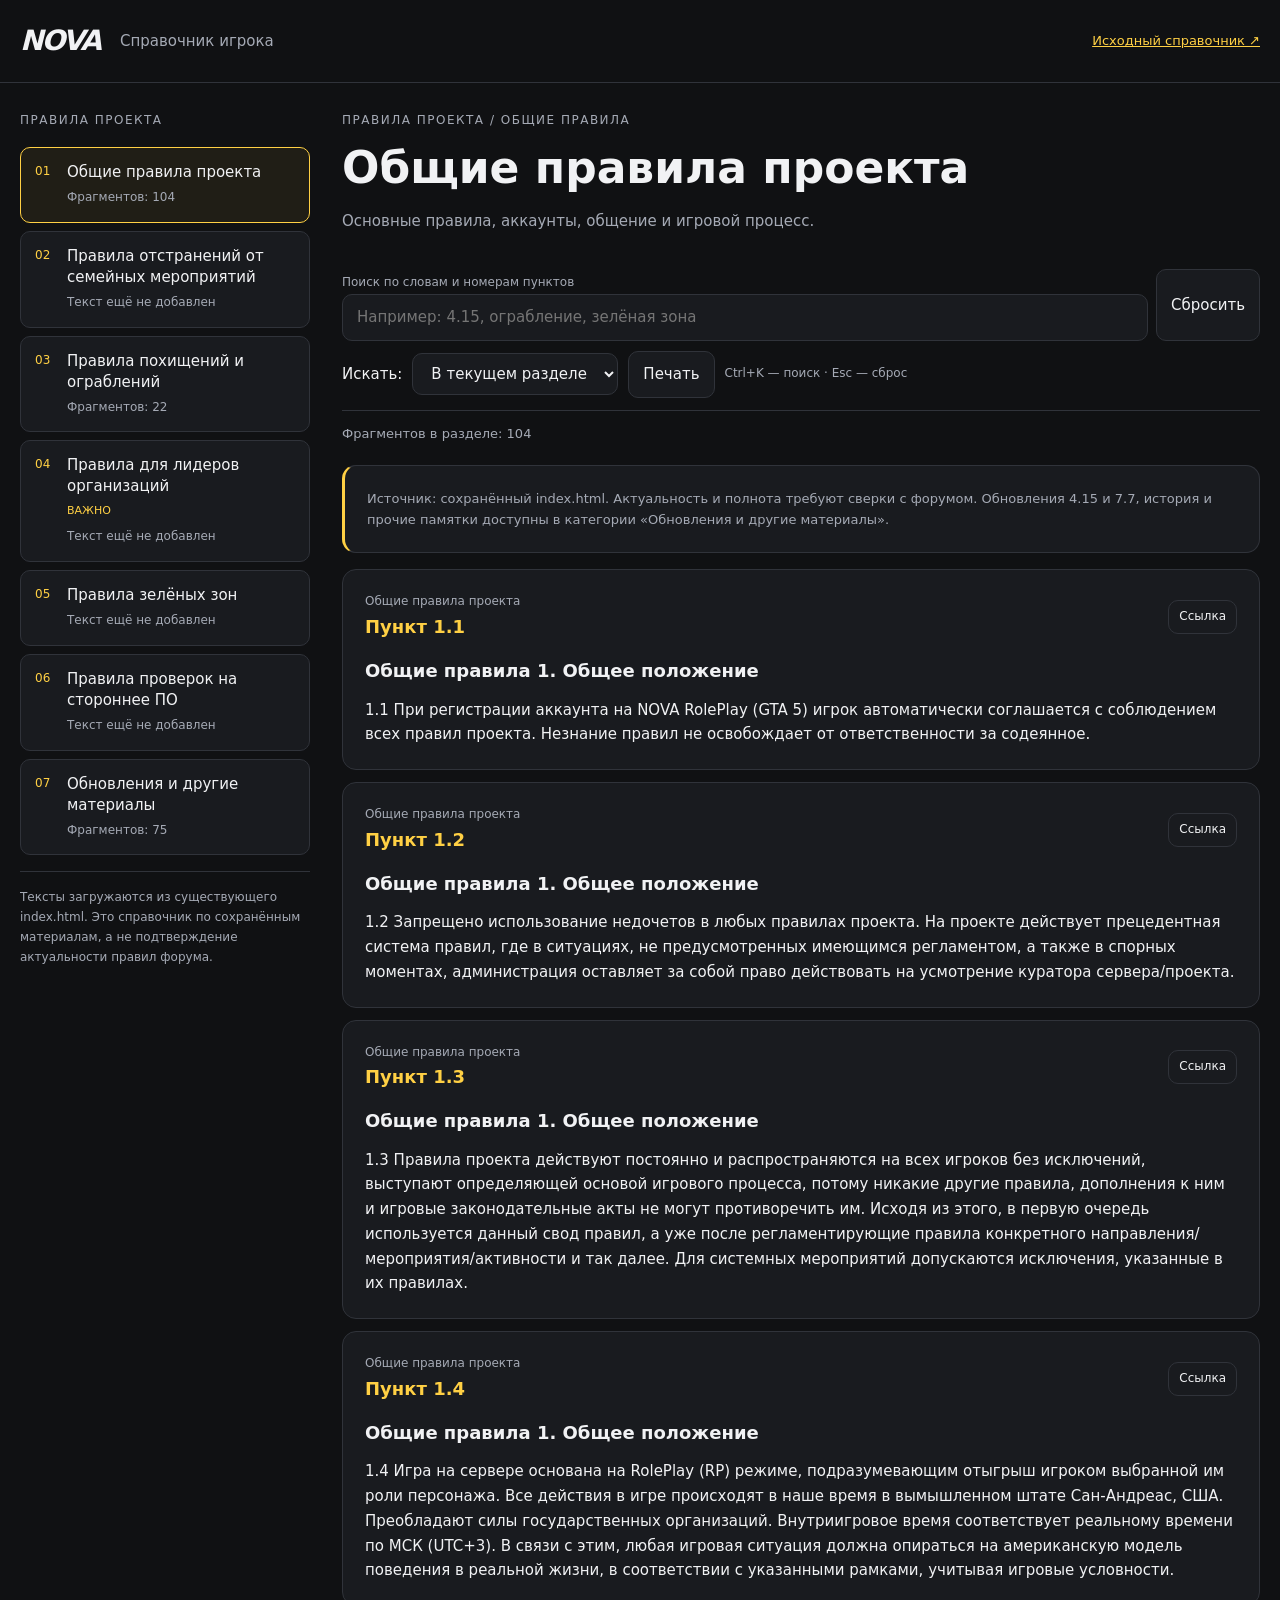
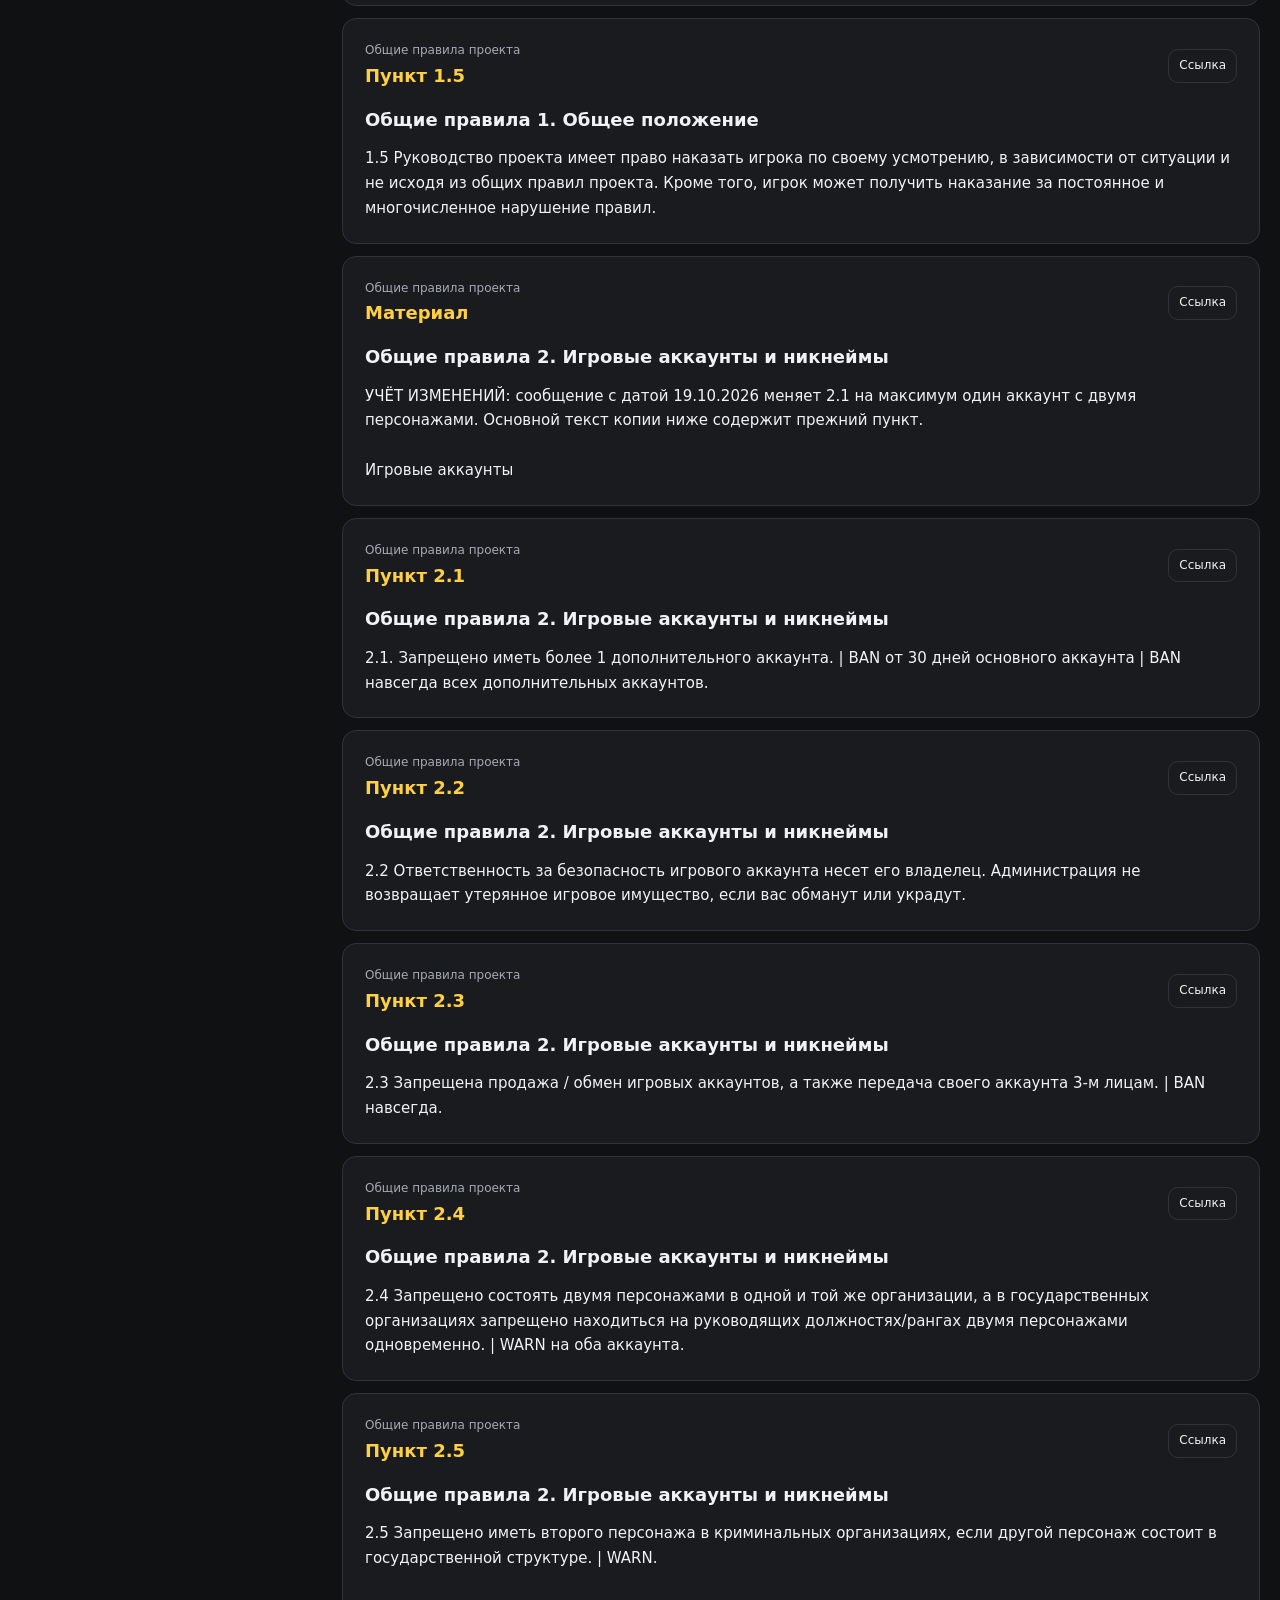
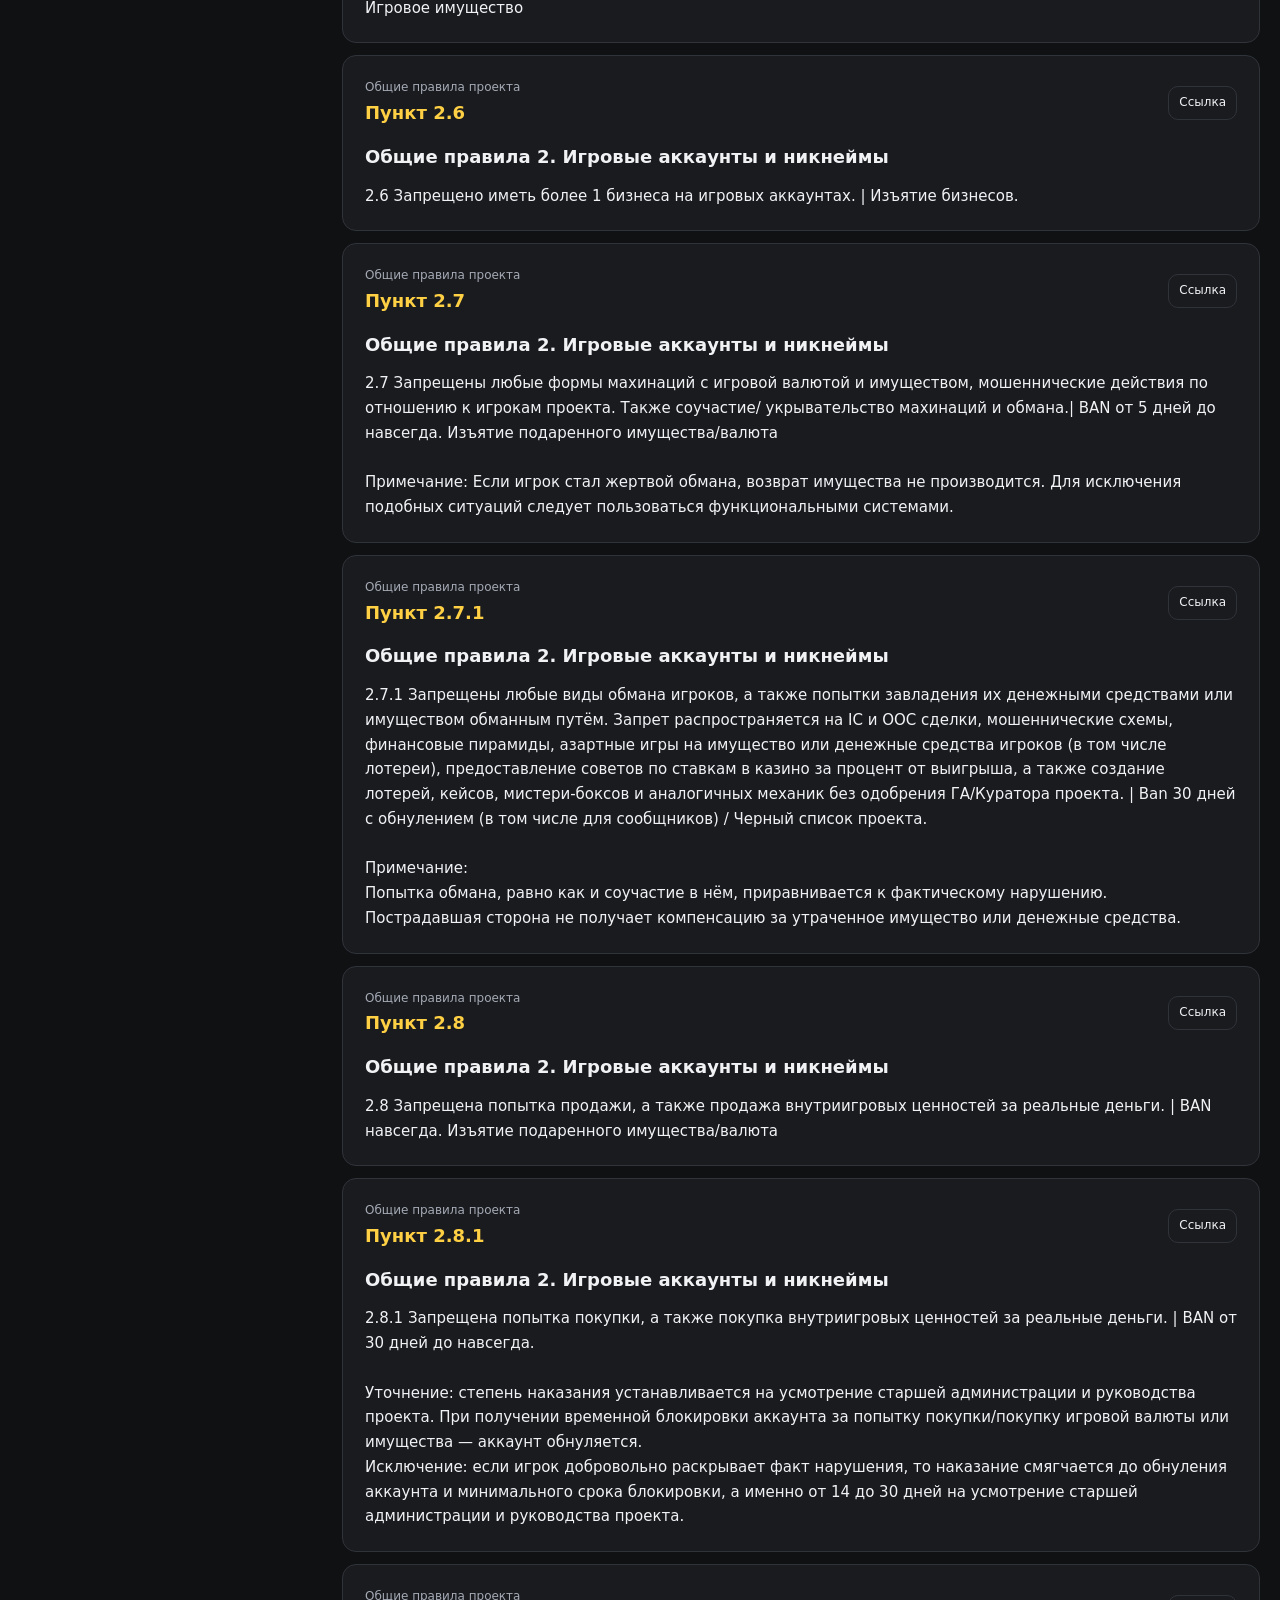
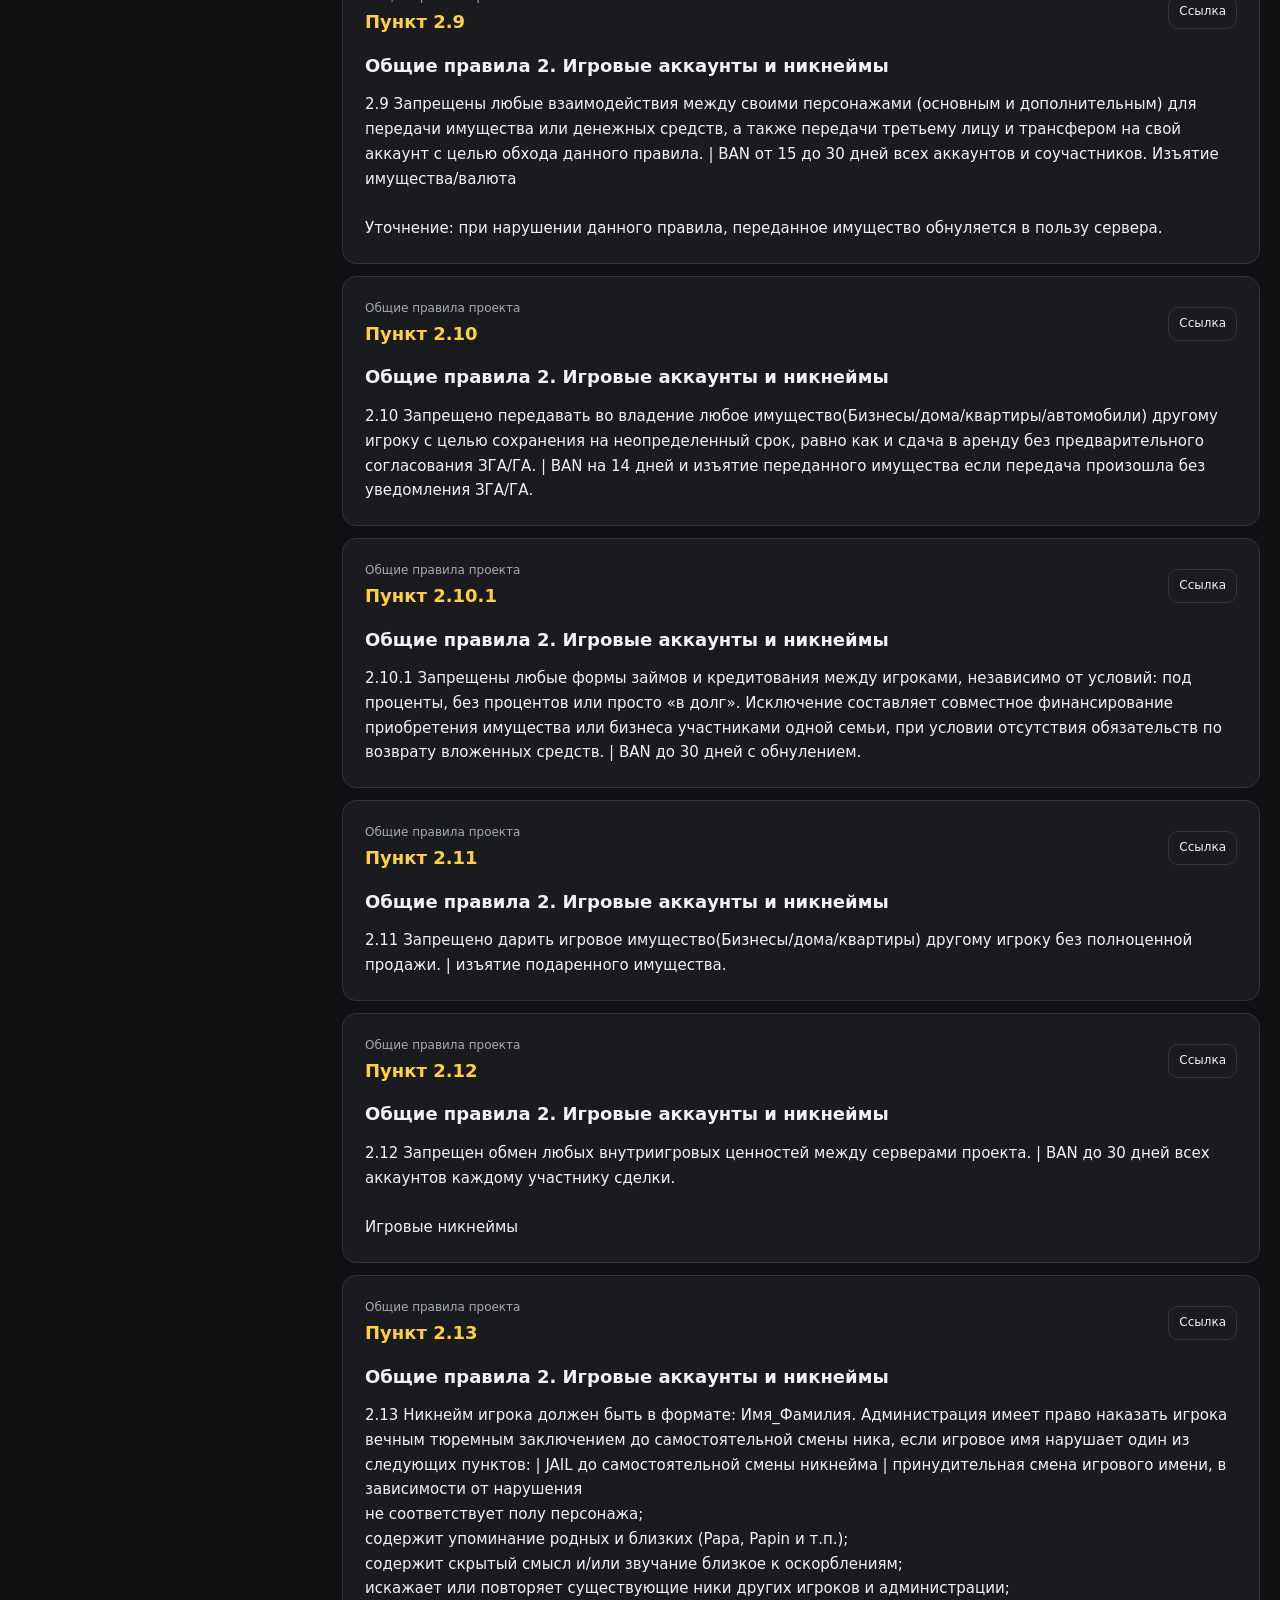
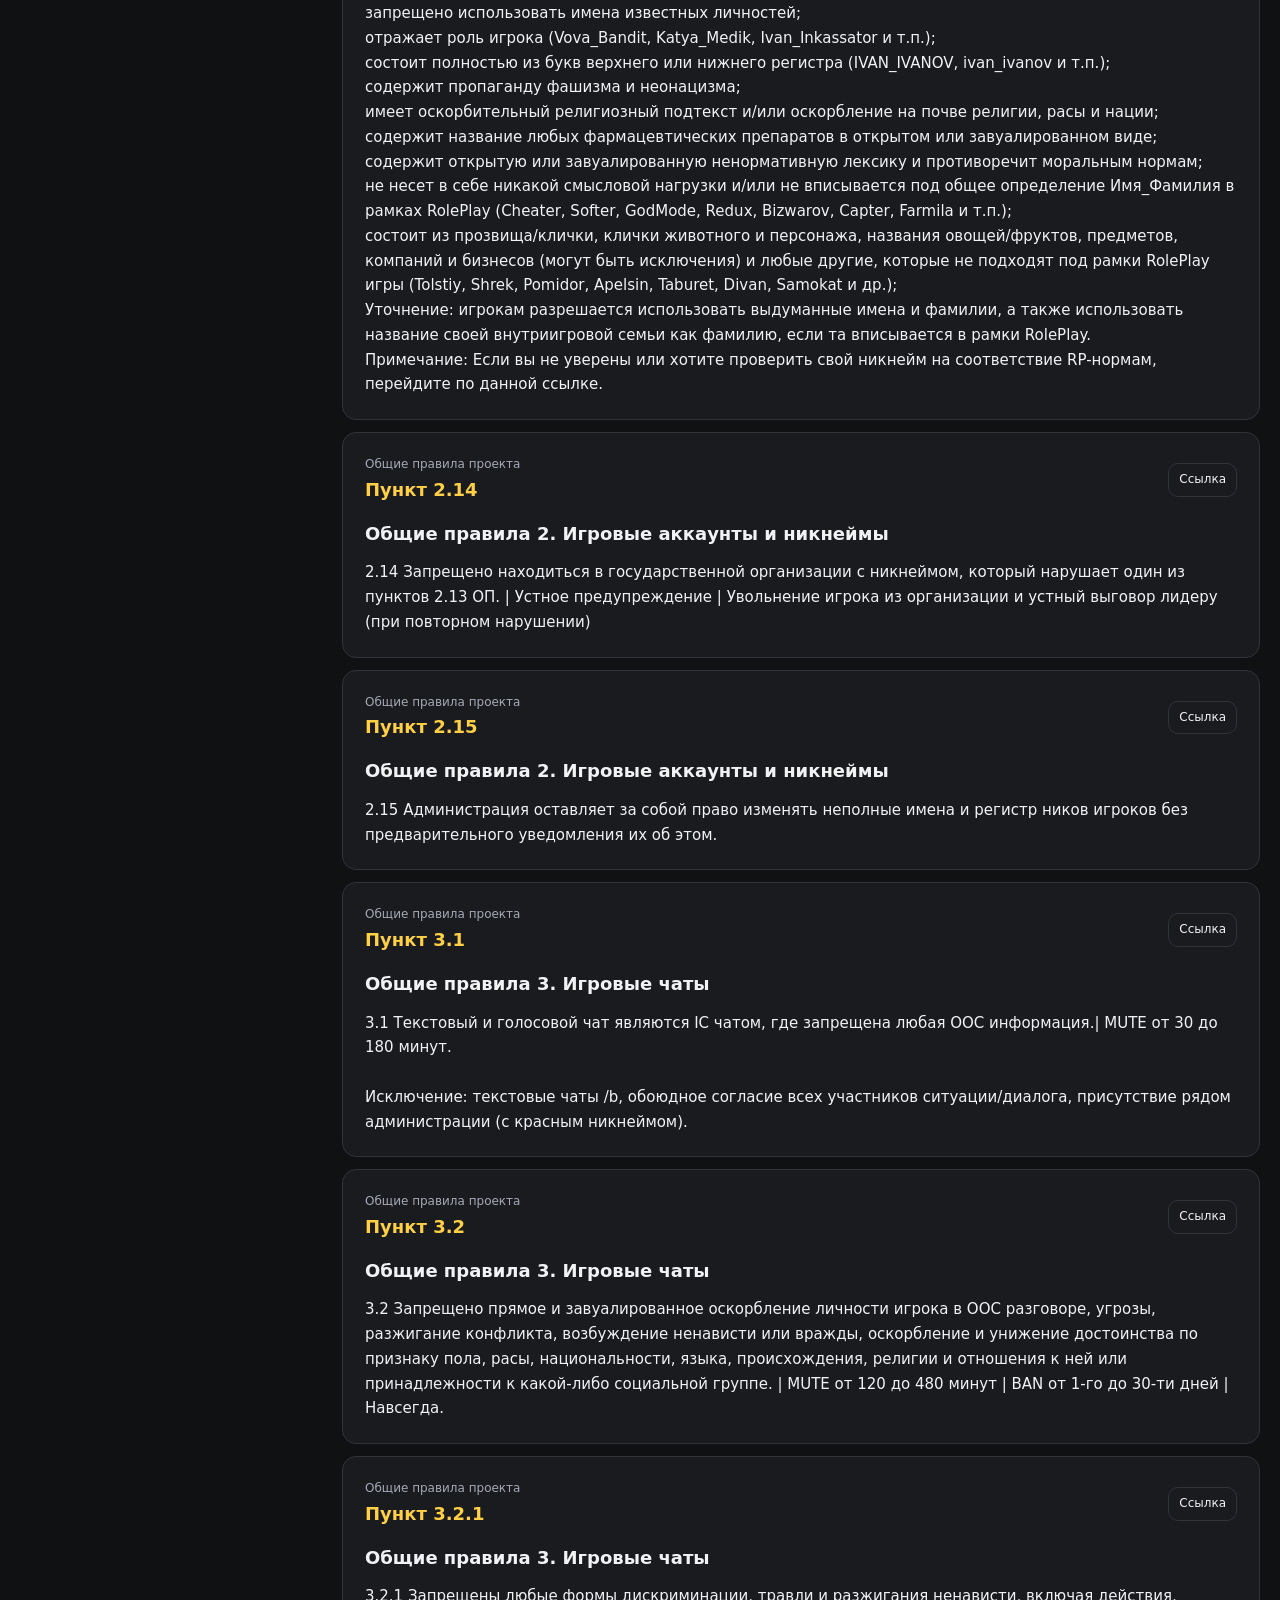
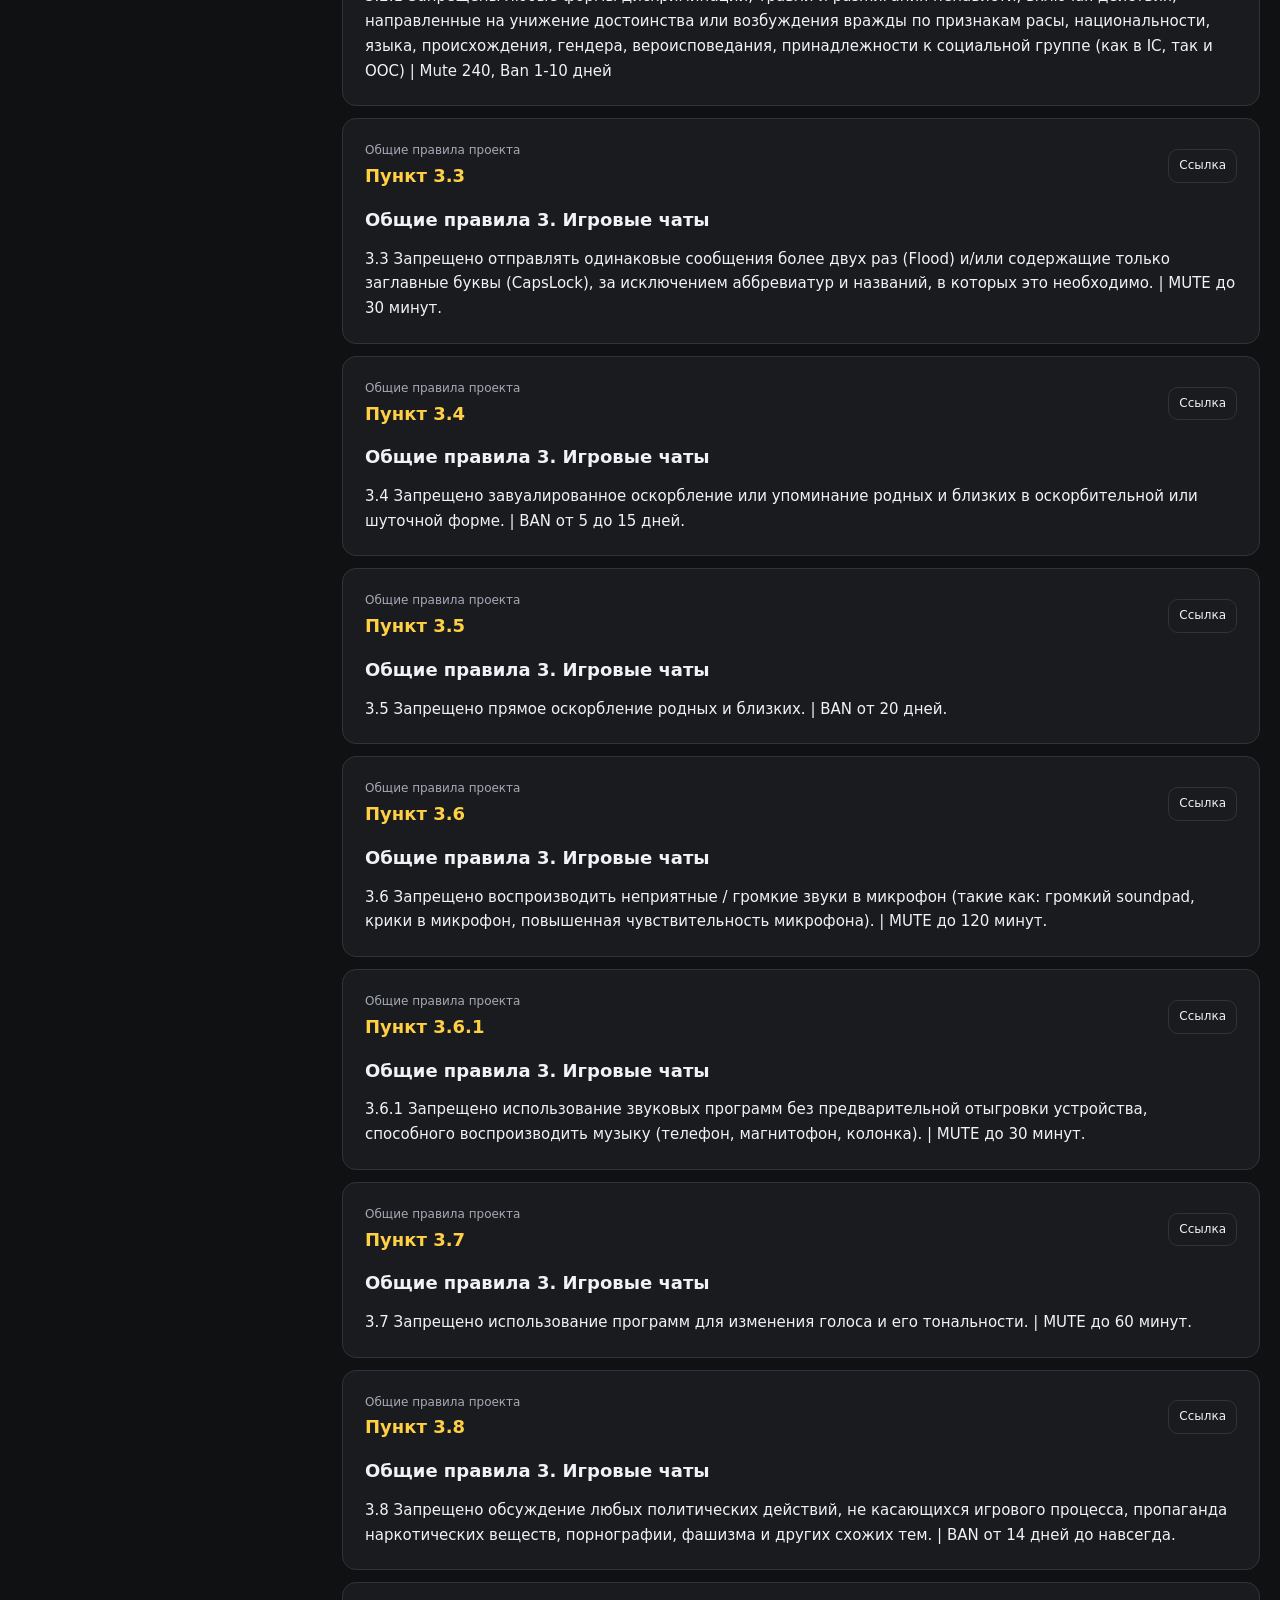
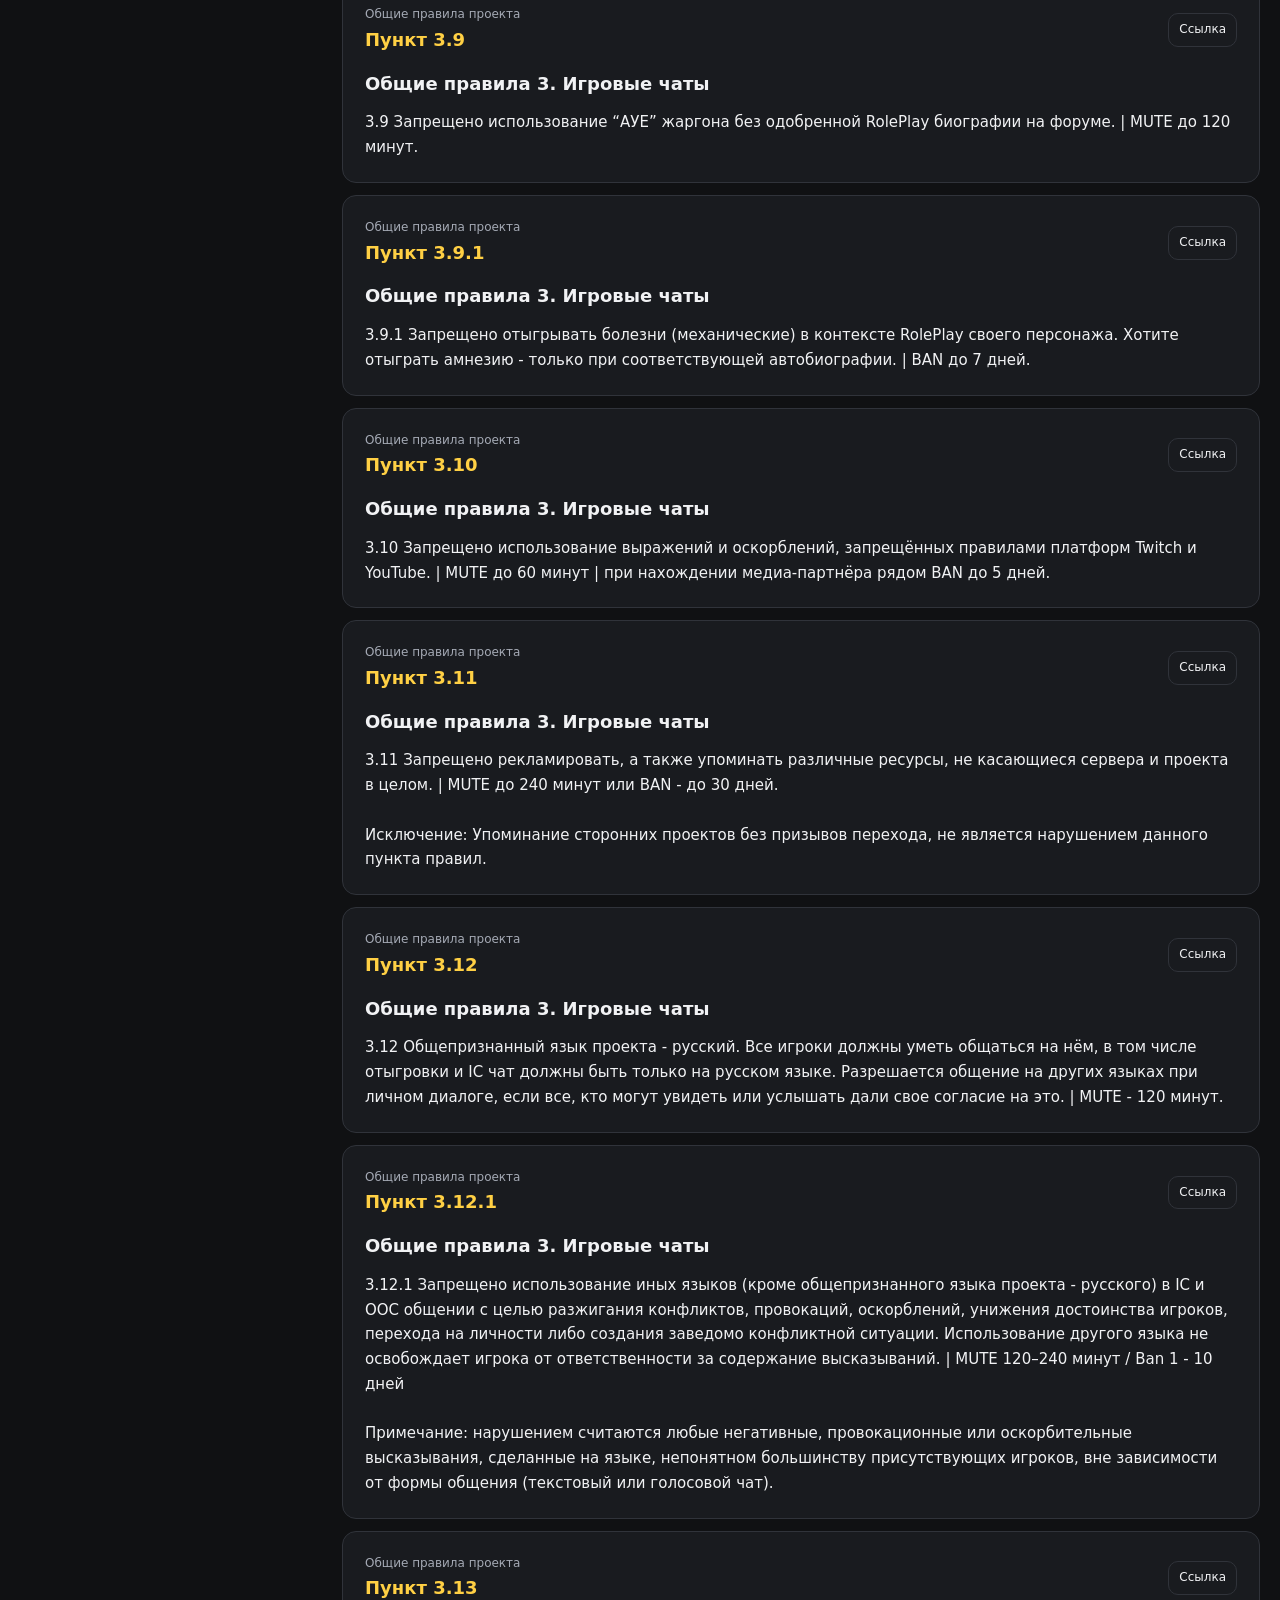
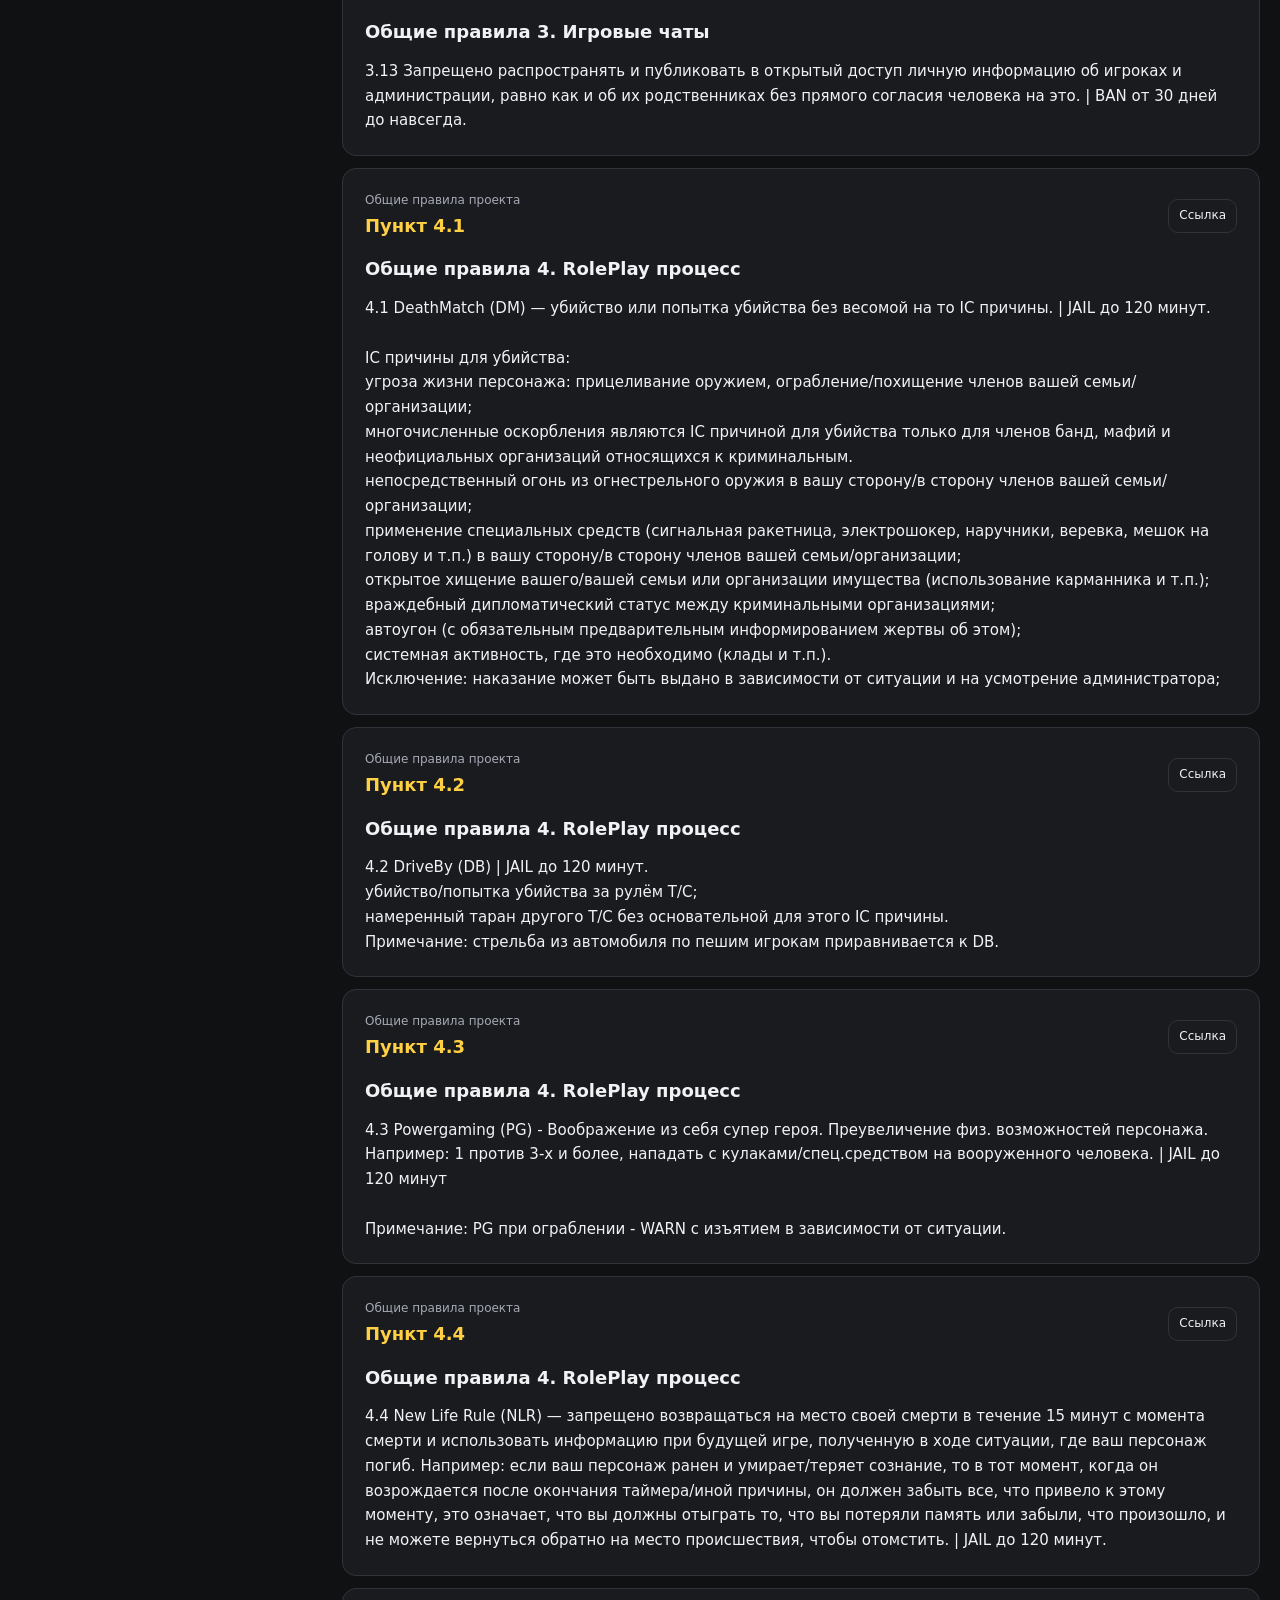
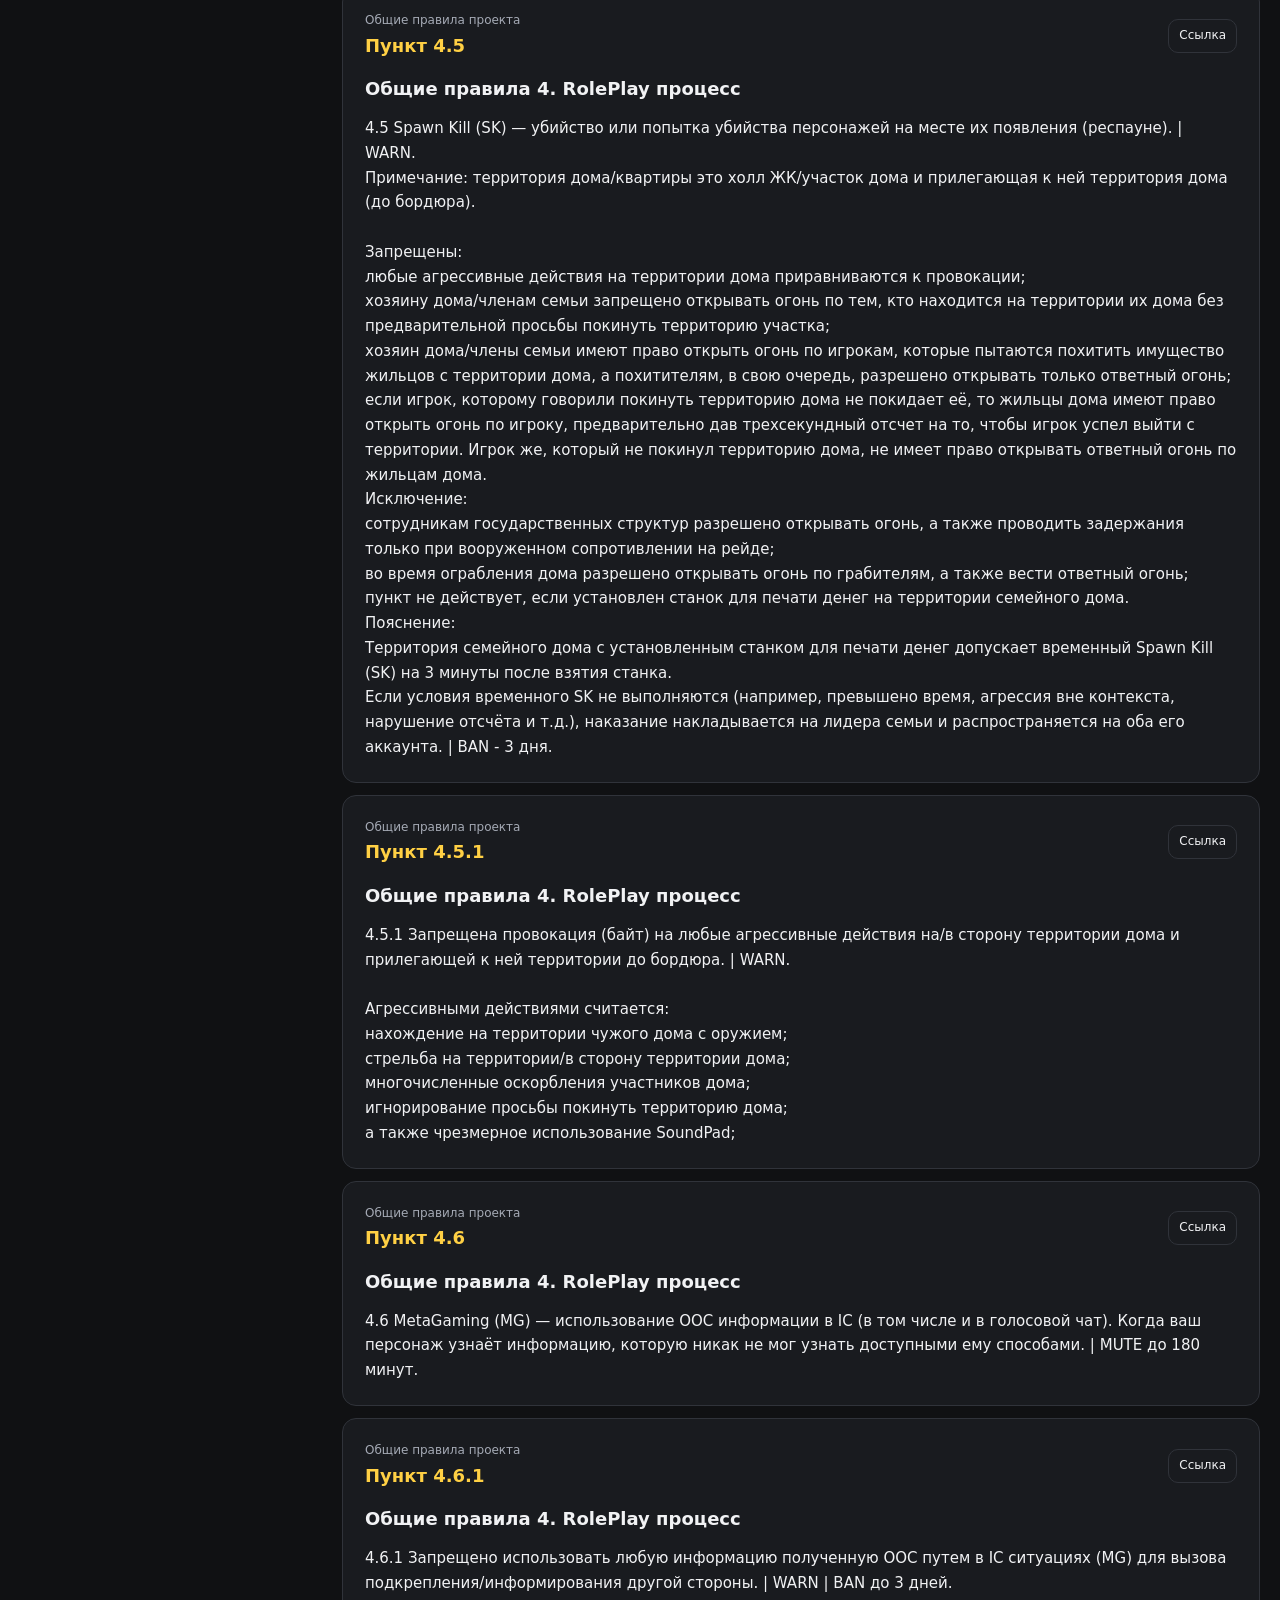
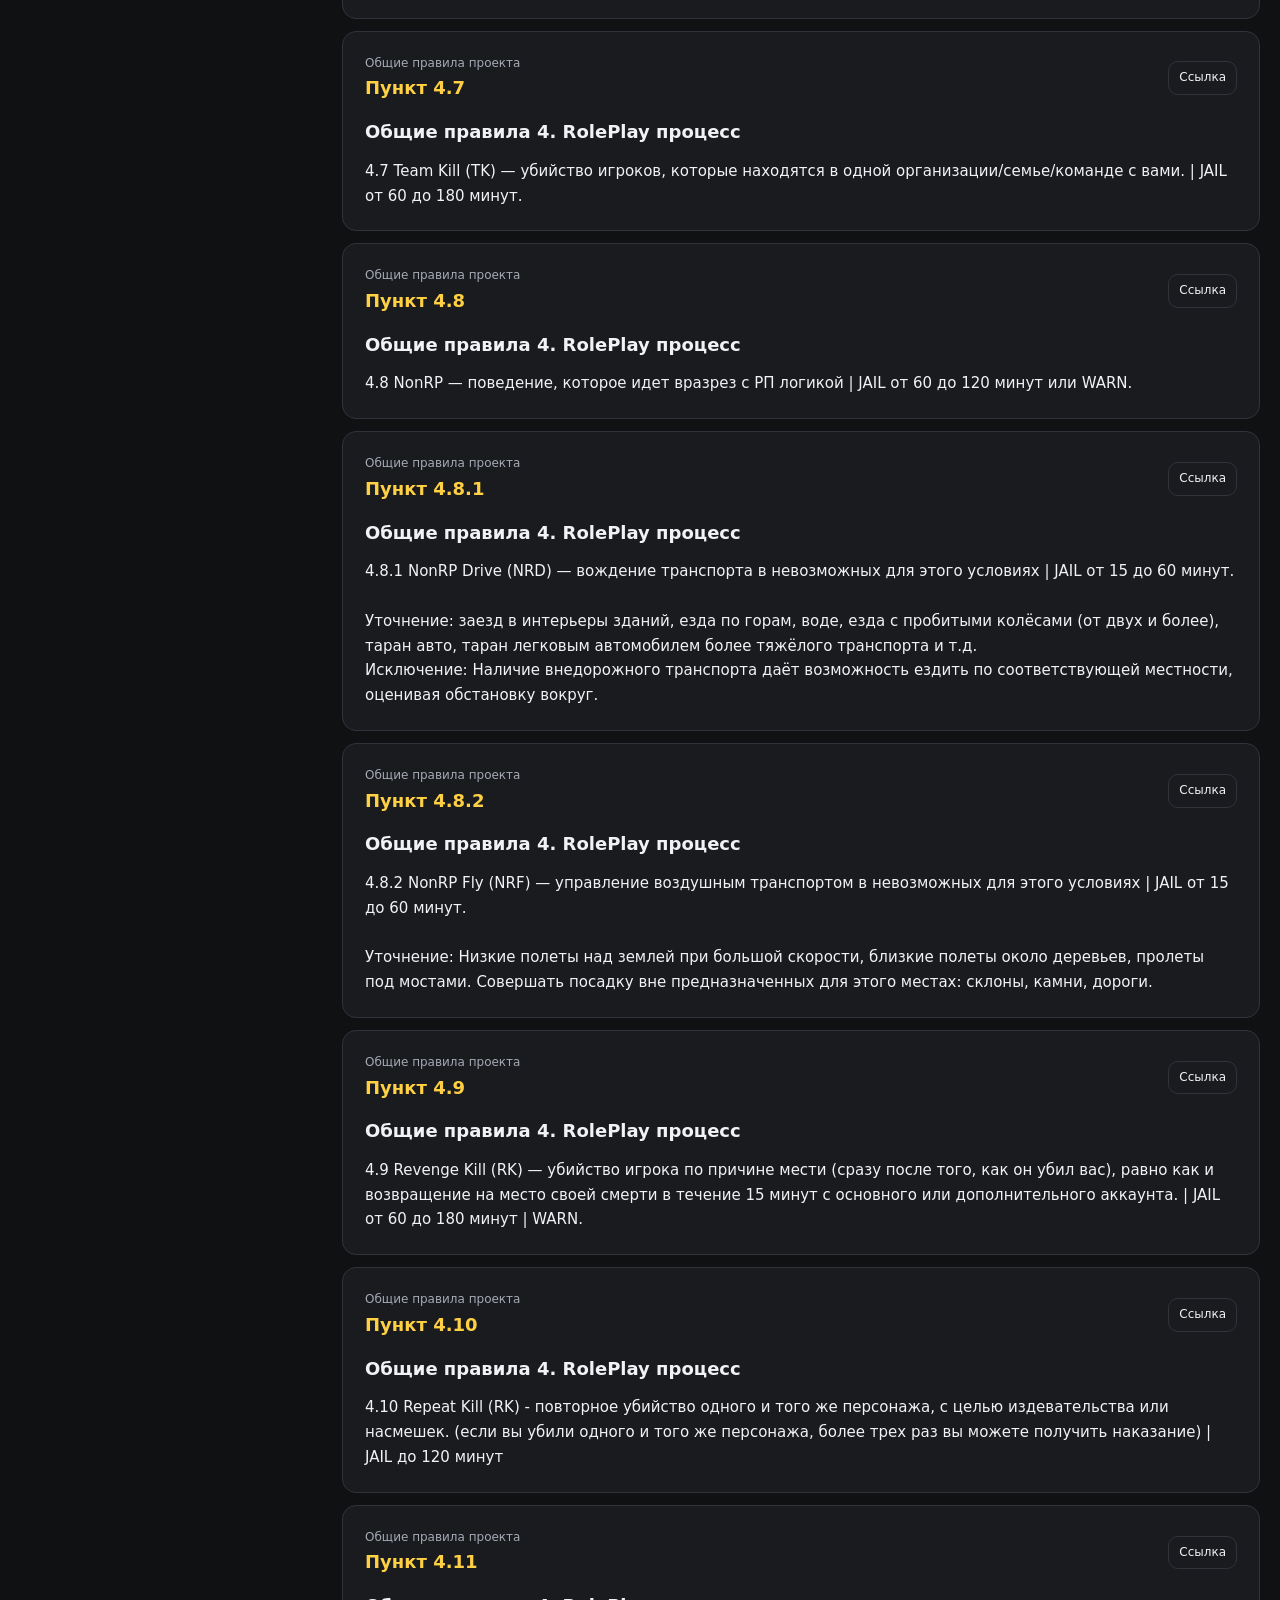
==== rules.html @ 915c4933 "Add standalone rules portal with six categories and scoped search" ====
<!doctype html>
<html lang="ru">
<head>
<meta charset="utf-8"><meta name="viewport" content="width=device-width,initial-scale=1">
<title>NOVA RP — Правила проекта</title>
<style>
:root{color-scheme:dark;--bg:#101113;--panel:#191b1f;--line:#30333a;--text:#f1f2f4;--muted:#a5aab5;--accent:#ffd044}*{box-sizing:border-box}body{margin:0;background:var(--bg);color:var(--text);font:15px/1.65 system-ui,sans-serif}a{color:var(--accent)}button,input,select{font:inherit}button,select{cursor:pointer}button,a,input,select{touch-action:manipulation}button,select,input{border:1px solid var(--line);background:var(--panel);color:var(--text);border-radius:10px;padding:10px 14px}button:hover{border-color:var(--accent)}:focus-visible{outline:2px solid var(--accent);outline-offset:3px}header{border-bottom:1px solid var(--line);padding:18px max(20px,calc((100vw - 1400px)/2));display:flex;align-items:center;gap:20px}.brand{font-size:28px;font-weight:900;font-style:italic;letter-spacing:-2px;color:var(--text);text-decoration:none}header span{color:var(--muted)}header>a:last-child{margin-left:auto;font-size:13px}.layout{max-width:1440px;margin:auto;padding:28px 20px;display:grid;grid-template-columns:290px minmax(0,1fr);gap:32px}aside{position:sticky;top:20px;align-self:start;max-height:calc(100vh - 40px);overflow:auto}.eyebrow{color:var(--muted);font-size:12px;letter-spacing:1.5px;text-transform:uppercase}nav{display:grid;gap:8px;margin:16px 0}nav button{text-align:left;display:flex;gap:12px;align-items:flex-start;width:100%;padding:14px}nav button[aria-current=page]{background:#ffd04412;border-color:var(--accent)}.num{color:var(--accent);font-size:12px;min-width:20px}.nav-title{display:block;line-height:1.4}.count{display:block;color:var(--muted);font-size:12px;margin-top:5px}.important{color:var(--accent);font-size:11px}.side-note{color:var(--muted);font-size:12px;border-top:1px solid var(--line);padding-top:16px}main{min-width:0}h1{font-size:clamp(28px,4vw,44px);line-height:1.15;margin:12px 0}h2{font-size:18px;margin:0 0 12px}.intro{color:var(--muted);margin-bottom:24px}.toolbar{position:sticky;top:0;z-index:2;background:var(--bg);padding:12px 0;border-bottom:1px solid var(--line)}.search-row{display:flex;gap:8px;flex-wrap:wrap}.search-field{flex:1;min-width:180px}.search-field input{width:100%}.tools{display:flex;gap:10px;align-items:center;flex-wrap:wrap;margin-top:10px}.tools select{max-width:100%}.hint{font-size:12px;color:var(--muted)}#status{min-height:26px;color:var(--muted);font-size:13px;margin:12px 0}.notice,.empty{border:1px solid var(--line);background:var(--panel);padding:22px;border-radius:14px;margin:16px 0}.notice{border-left:3px solid var(--accent);font-size:13px;color:var(--muted)}.rule{border:1px solid var(--line);border-radius:14px;background:var(--panel);padding:22px;margin:12px 0;scroll-margin-top:175px}.rule:target{border-color:var(--accent)}.rule-head{display:flex;align-items:center;justify-content:space-between;gap:12px;margin-bottom:14px}.rule-head button{font-size:12px;padding:6px 10px;flex-shrink:0}.rule-meta{color:var(--muted);font-size:12px}.point{color:var(--accent);font-size:18px;font-weight:700}.rule-text{white-space:pre-wrap;overflow-wrap:anywhere}.rule h2{color:var(--text)}mark{background:#ffd044;color:#171717;border-radius:2px;padding:0 1px}.mobile-menu{display:none}footer{color:var(--muted);font-size:12px;padding:24px 0}#feedback{position:fixed;bottom:20px;right:20px;background:var(--accent);color:#171717;padding:10px 18px;border-radius:10px;z-index:5}[hidden]{display:none!important}@media(max-width:850px){header{padding:14px 16px;gap:12px}header span{display:none}.layout{display:block;padding:18px 16px}.mobile-menu{display:block;width:100%;margin-bottom:12px}aside{position:static;max-height:none}aside nav,aside .eyebrow,aside .side-note{display:none}aside.open nav{display:grid}main{margin-top:24px}.toolbar{padding-top:8px}.rule{padding:16px}.rule-head{align-items:flex-start}.tools{align-items:stretch}.tools select{flex:1}.hint{display:none}}@media print{header,aside,.toolbar,.rule-head button,.mobile-menu,#feedback{display:none!important}.layout{display:block}body{background:white;color:black}.rule,.notice{background:white;border-color:#aaa;break-inside:avoid}.rule-meta,.intro,#status,footer{color:#444}.point{color:black}}
</style>
</head>
<body>
<header><a class="brand" href="rules.html">NOVA</a><span>Справочник игрока</span><a href="index.html">Исходный справочник ↗</a></header>
<div class="layout">
<aside id="sidebar"><button class="mobile-menu" id="menu" aria-expanded="false" aria-controls="navigation">Разделы правил</button><div class="eyebrow">Правила проекта</div><nav id="navigation" aria-label="Разделы правил"></nav><p class="side-note">Тексты загружаются из существующего index.html. Это справочник по сохранённым материалам, а не подтверждение актуальности правил форума.</p></aside>
<main><div class="eyebrow">Правила проекта / Общие правила</div><h1 id="title">Общие правила проекта</h1><p class="intro" id="description">Выберите раздел или найдите нужный пункт.</p>
<div class="toolbar"><div class="search-row"><label class="search-field"><span class="hint">Поиск по словам и номерам пунктов</span><input id="query" type="search" placeholder="Например: 4.15, ограбление, зелёная зона" autocomplete="off" aria-label="Поиск правил"></label><button id="clear" type="button">Сбросить</button></div><div class="tools"><label for="scope">Искать:</label><select id="scope"><option value="current">В текущем разделе</option><option value="all">Во всех разделах</option></select><button id="print" type="button">Печать</button><span class="hint">Ctrl+K — поиск · Esc — сброс</span></div></div>
<p id="status" role="status" aria-live="polite">Загрузка сохранённых материалов…</p><div id="results"></div>
<noscript><p class="notice">Для нового интерфейса нужен JavaScript. <a href="index.html">Открыть статичный справочник</a>.</p></noscript>
<footer>Оригинальные формулировки не редактируются. Разделы без исходного текста помечены отдельно. Дополнительные материалы сохранены в отдельной категории.</footer></main></div>
<div id="feedback" role="status" hidden></div>
<script>
'use strict';
const $=id=>document.getElementById(id);
const categories=[
{id:'general',title:'Общие правила проекта',sources:['s3','s4','s5','s6','s7','s8','s9','s10','s11'],description:'Основные правила, аккаунты, общение и игровой процесс.'},
{id:'family',title:'Правила отстранений от семейных мероприятий',sources:[],description:'Отдельный раздел для правил семейных мероприятий.'},
{id:'robbery',title:'Правила похищений и ограблений',sources:['s13','s14','s15'],description:'В сохранённом справочнике доступны материалы об ограблениях. Полнота правил похищений не подтверждена.'},
{id:'leaders',title:'Правила для лидеров организаций',sources:[],important:true,description:'Требования к лидерам организаций.'},
{id:'green',title:'Правила зелёных зон',sources:[],description:'Правила безопасных зон.'},
{id:'software',title:'Правила проверок на стороннее ПО',sources:[],description:'Порядок проведения проверок на стороннее программное обеспечение.'},
{id:'archive',title:'Обновления и другие материалы',sources:[],description:'Обновления, история, памятки и прочие материалы исходного справочника. Исторические редакции не считаются действующими автоматически.'}
];
const normalize=s=>s.toLowerCase().replace(/ё/g,'е');
const params=new URLSearchParams(location.search);
let active=categories.some(c=>c.id===params.get('section'))?params.get('section'):'general';
let records=[],loaded=false,failed=false,timer,toast;
$('query').value=params.get('q')||'';
$('scope').value=params.get('scope')==='all'?'all':'current';
function sync(){const p=new URLSearchParams();p.set('section',active);if($('query').value.trim())p.set('q',$('query').value.trim());if($('scope').value==='all')p.set('scope','all');try{history.replaceState(null,'',location.pathname+'?'+p+location.hash)}catch(e){}}
function nav(){const root=$('navigation');root.replaceChildren();categories.forEach((c,i)=>{const b=document.createElement('button');b.type='button';b.setAttribute('aria-current',active===c.id?'page':'false');const num=document.createElement('span');num.className='num';num.textContent=String(i+1).padStart(2,'0');const wrap=document.createElement('span');const title=document.createElement('span');title.className='nav-title';title.textContent=c.title;wrap.append(title);if(c.important){const tag=document.createElement('span');tag.className='important';tag.textContent='ВАЖНО';wrap.append(tag)}const count=document.createElement('span');count.className='count';const n=records.filter(r=>r.category===c.id).length;count.textContent=!loaded?(failed?'Ошибка загрузки':'Загрузка…'):n?'Фрагментов: '+n:'Текст ещё не добавлен';wrap.append(count);b.append(num,wrap);b.addEventListener('click',()=>{active=c.id;history.replaceState(null,'',location.pathname+location.search);$('sidebar').classList.remove('open');$('menu').setAttribute('aria-expanded','false');render();sync()});root.append(b)})}
function textWithMarks(el,text,tokens){if(!tokens.length){el.textContent=text;return}const n=normalize(text);let start=0;while(start<text.length){let best=-1,len=0;for(const token of tokens){const i=n.indexOf(token,start);if(i>=0&&(best<0||i<best||(i===best&&token.length>len))){best=i;len=token.length}}if(best<0){el.append(document.createTextNode(text.slice(start)));break}el.append(document.createTextNode(text.slice(start,best)));const mark=document.createElement('mark');mark.textContent=text.slice(best,best+len);el.append(mark);start=best+len}}
function message(title,text){const box=document.createElement('div');box.className='empty';const h=document.createElement('h2');h.textContent=title;const p=document.createElement('p');p.textContent=text;box.append(h,p);$('results').append(box)}
function render(){nav();const cat=categories.find(c=>c.id===active);$('title').textContent=cat.title;$('description').textContent=cat.description;const root=$('results');root.replaceChildren();if(!loaded){$('status').textContent=failed?'Не удалось загрузить исходный справочник.':'Загрузка сохранённых материалов…';if(failed){message('Не удалось прочитать index.html','Откройте страницу через HTTP(S), например на опубликованном сайте. Ссылка на исходный справочник находится вверху.');const b=document.createElement('button');b.textContent='Повторить загрузку';b.onclick=load;root.append(b)}return}const q=$('query').value.trim();const point=q.replace(/^(?:пункт|п\.)\s*/i,'').replace(/\.$/,'');const isPoint=/^\d+(?:\.\d+)+$/.test(point);const tokens=isPoint?[normalize(point)]:normalize(q).split(/\s+/).filter(Boolean);const pool=records.filter(r=>$('scope').value==='all'||r.category===active);const found=pool.filter(r=>!q||(isPoint?(r.number===point||r.number.startsWith(point+'.')):tokens.every(t=>normalize(r.text+' '+r.sourceTitle+' '+categories.find(c=>c.id===r.category).title).includes(t))));$('status').textContent=q?'Найдено фрагментов: '+found.length+' · '+($('scope').value==='all'?'все разделы':'текущий раздел'):'Фрагментов в разделе: '+found.length;if(!q){const note=document.createElement('div');note.className='notice';note.textContent='Источник: сохранённый index.html. Актуальность и полнота требуют сверки с форумом. Обновления 4.15 и 7.7, история и прочие памятки доступны в категории «Обновления и другие материалы».';root.append(note)}if(!found.length){message(pool.length?'Ничего не найдено':'Текст раздела ещё не добавлен',pool.length?'Измените запрос или выберите поиск во всех разделах.':'Раздел создан. Для заполнения нужен оригинальный текст соответствующей темы форума. Правила и наказания не выдумываются.');return}const frag=document.createDocumentFragment();found.forEach(r=>{const card=document.createElement('article');card.className='rule';card.id=r.id;const head=document.createElement('div');head.className='rule-head';const meta=document.createElement('div');const label=document.createElement('div');label.className='rule-meta';label.textContent=categories.find(c=>c.id===r.category).title;const number=document.createElement('div');number.className='point';number.textContent=r.number?'Пункт '+r.number:'Материал';meta.append(label,number);const copy=document.createElement('button');copy.type='button';copy.textContent='Ссылка';copy.setAttribute('aria-label','Скопировать ссылку: '+r.sourceTitle+' '+r.number);copy.onclick=async()=>{const url=new URL(location.href);url.search='';url.searchParams.set('section',r.category);url.hash=r.id;try{await navigator.clipboard.writeText(url.href);$('feedback').textContent='Ссылка скопирована';$('feedback').hidden=false;clearTimeout(toast);toast=setTimeout(()=>$('feedback').hidden=true,2200)}catch(e){window.prompt('Скопируйте ссылку',url.href)}};head.append(meta,copy);const heading=document.createElement('h2');heading.textContent=r.sourceTitle;const body=document.createElement('div');body.className='rule-text';textWithMarks(body,r.text,tokens);card.append(head,heading,body);frag.append(card)});root.append(frag)}
function parse(doc){const assigned=new Set(categories.flatMap(c=>c.sources));const arts=doc.querySelectorAll('#content article');if(!arts.length)throw new Error('Нет разделов в исходнике');const out=[];arts.forEach((art,ai)=>{const body=art.querySelector('.body');if(!body)return;const category=categories.find(c=>c.sources.includes(art.id))?.id||'archive';const title=art.querySelector('h2')?.textContent.trim()||'Материал';const chunks=[];let current=null;for(const line of body.textContent.replace(/\r/g,'').split('\n')){const m=line.match(/^\s*(\d+(?:\.\d+)+)(?=\s|[.)]\s)/);if(m){current={number:m[1],lines:[line]};chunks.push(current)}else if(current){current.lines.push(line)}else{current={number:'',lines:[line]};chunks.push(current)}}chunks.forEach((chunk,i)=>{const text=chunk.lines.join('\n').trim();if(text)out.push({category,sourceTitle:title,number:chunk.number,text,id:'rule-'+ai+'-'+i})})});return out}
async function load(){failed=false;loaded=false;render();try{const response=await fetch('index.html',{cache:'no-cache'});if(!response.ok)throw new Error('HTTP '+response.status);const html=await response.text();records=parse(new DOMParser().parseFromString(html,'text/html'));loaded=true;render();sync();if(location.hash){const target=document.getElementById(location.hash.slice(1));if(target)requestAnimationFrame(()=>target.scrollIntoView({block:'start'}))}}catch(e){failed=true;render()}}
$('query').addEventListener('input',()=>{clearTimeout(timer);timer=setTimeout(()=>{render();sync()},150)});$('scope').onchange=()=>{render();sync()};$('clear').onclick=()=>{clearTimeout(timer);$('query').value='';render();sync();$('query').focus()};$('print').onclick=()=>window.print();$('menu').onclick=()=>{const open=$('sidebar').classList.toggle('open');$('menu').setAttribute('aria-expanded',String(open))};document.addEventListener('keydown',e=>{if((e.ctrlKey||e.metaKey)&&e.key.toLowerCase()==='k'){e.preventDefault();$('query').focus();$('query').select()}if(e.key==='Escape'&&document.activeElement===$('query'))$('clear').click()});load();
</script>
</body>
</html>
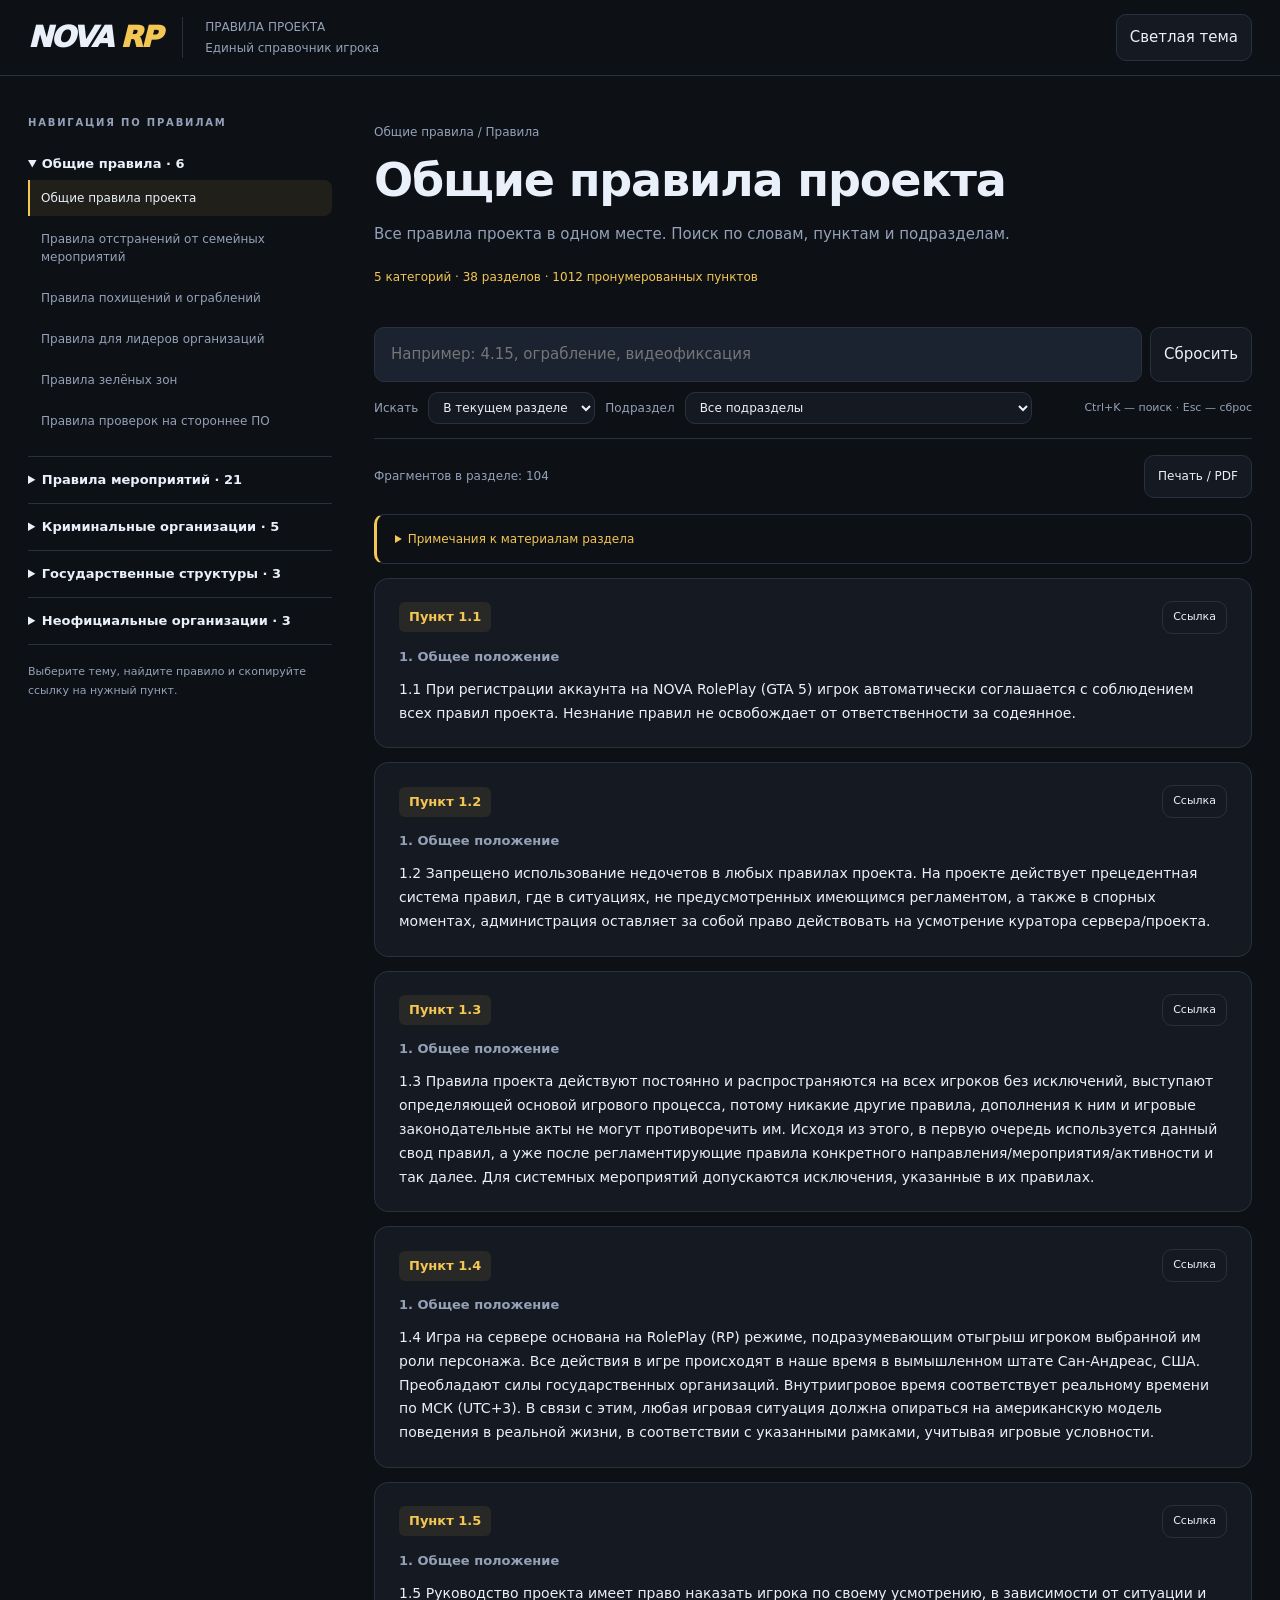
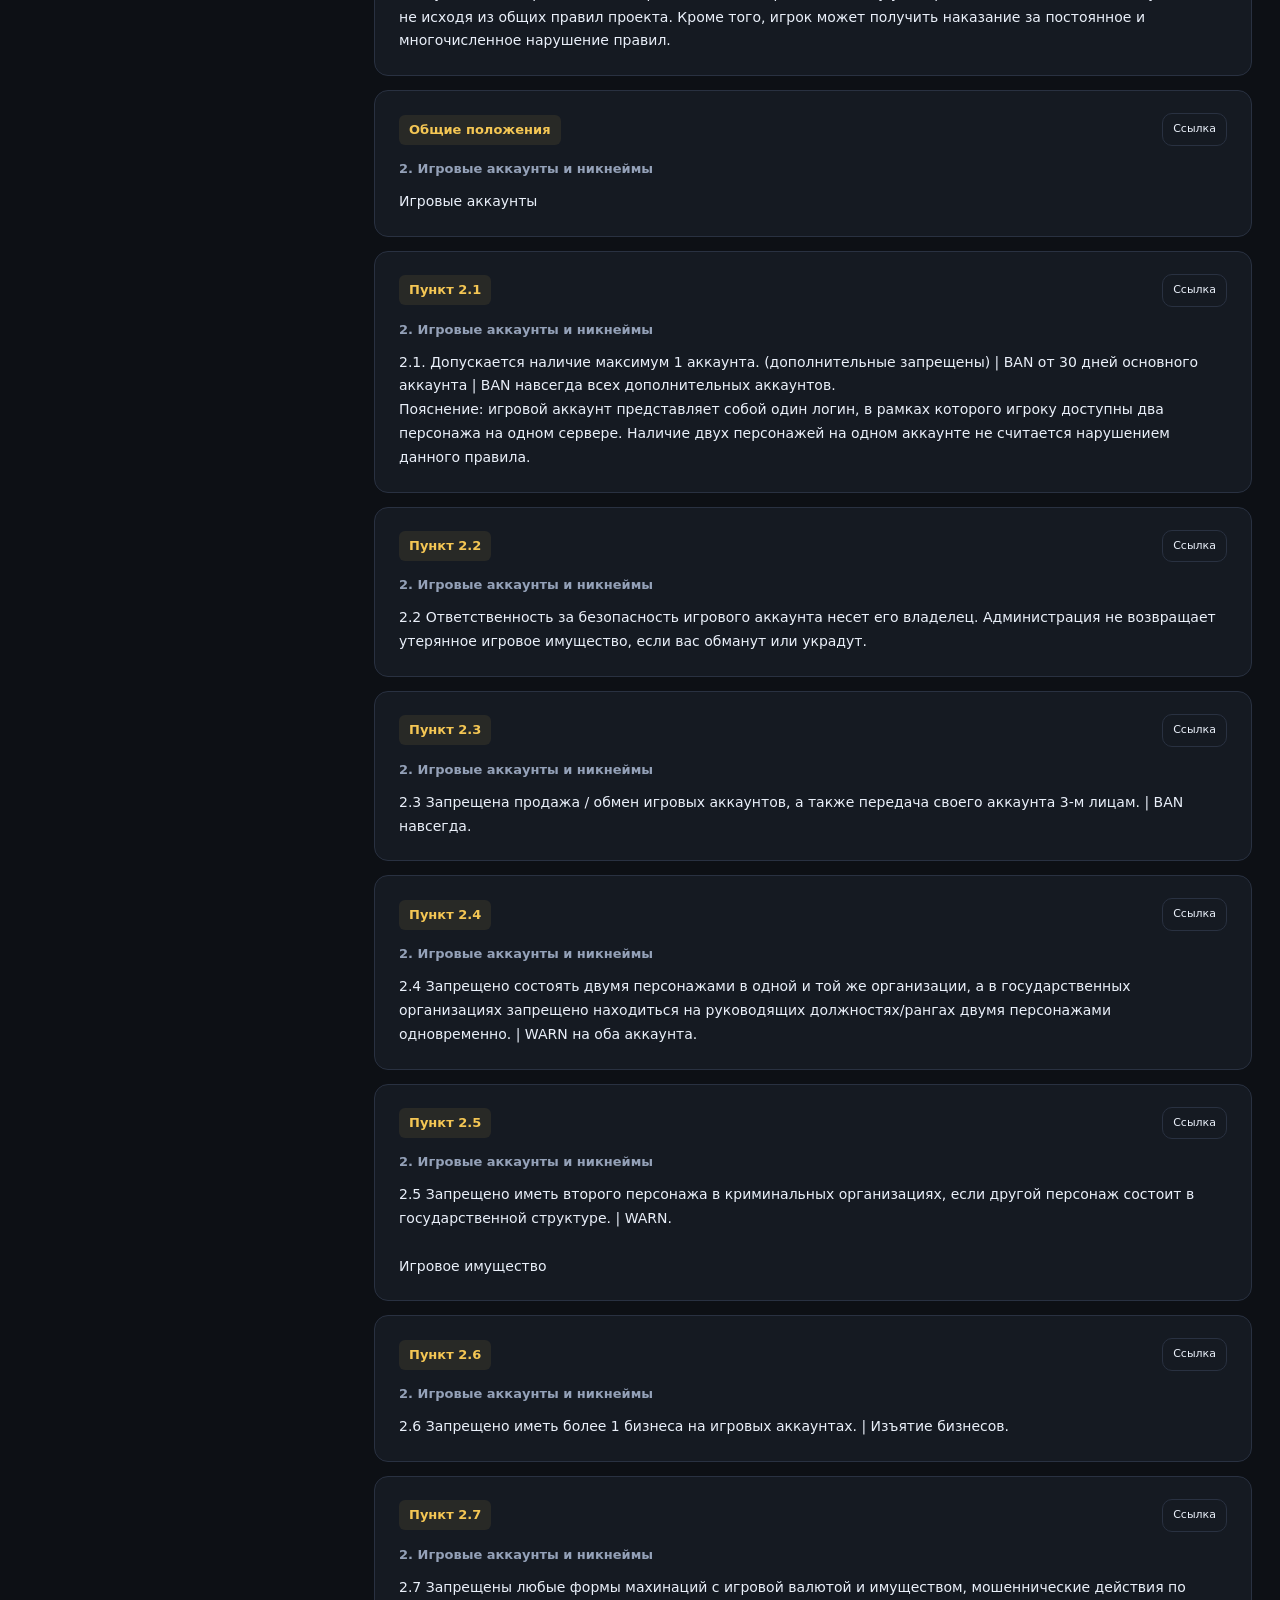
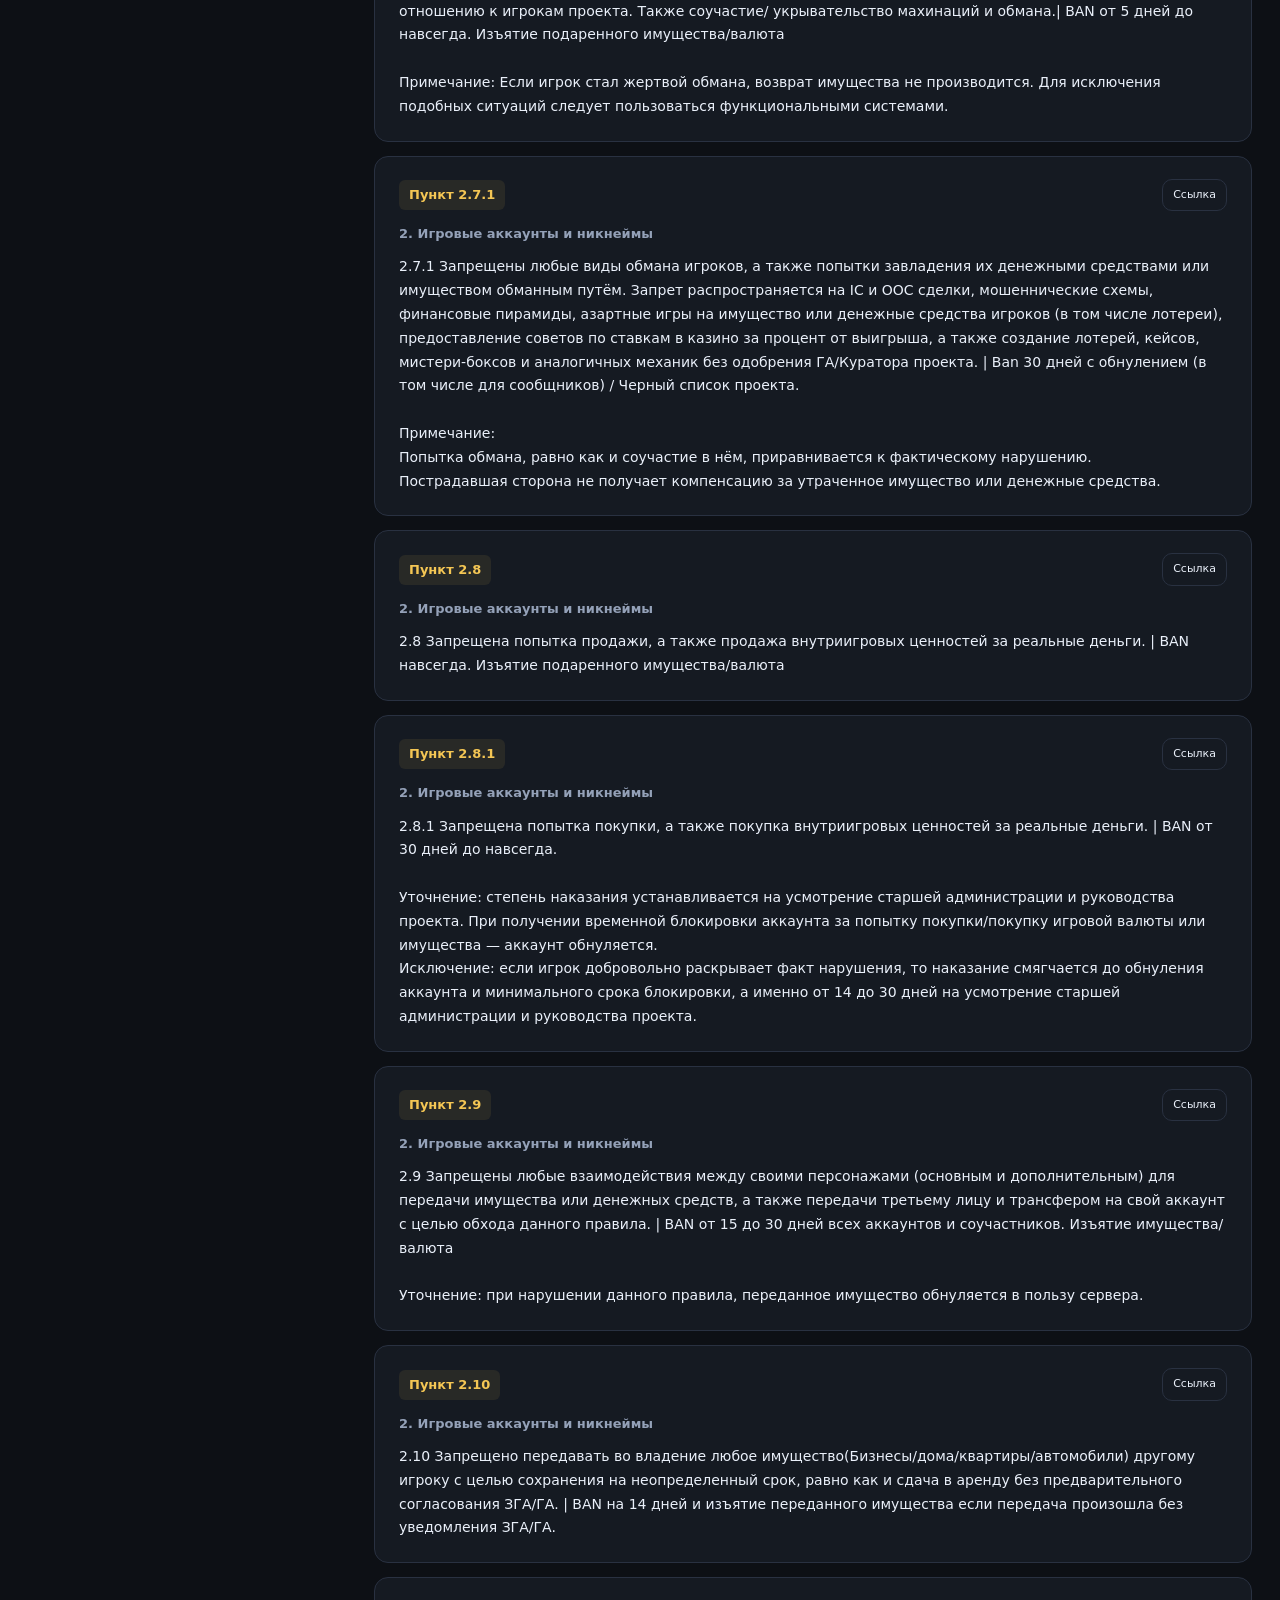
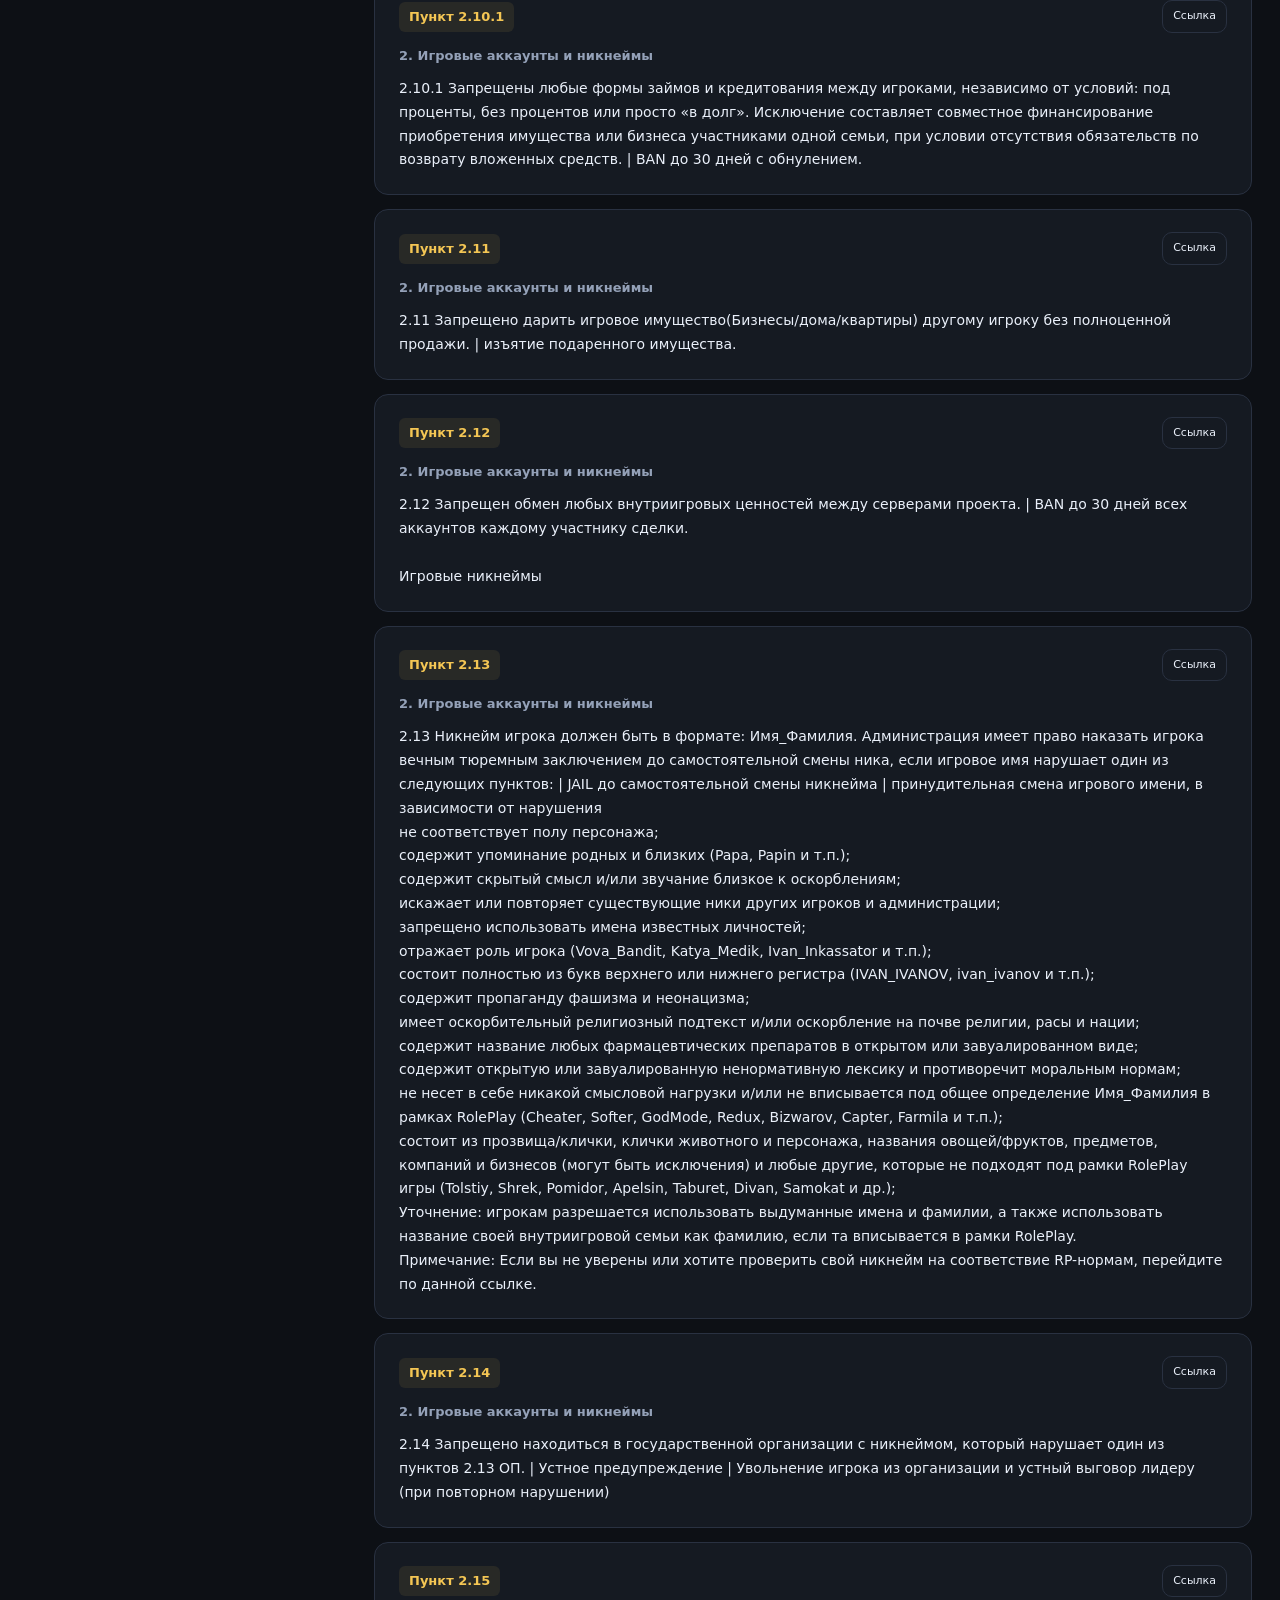
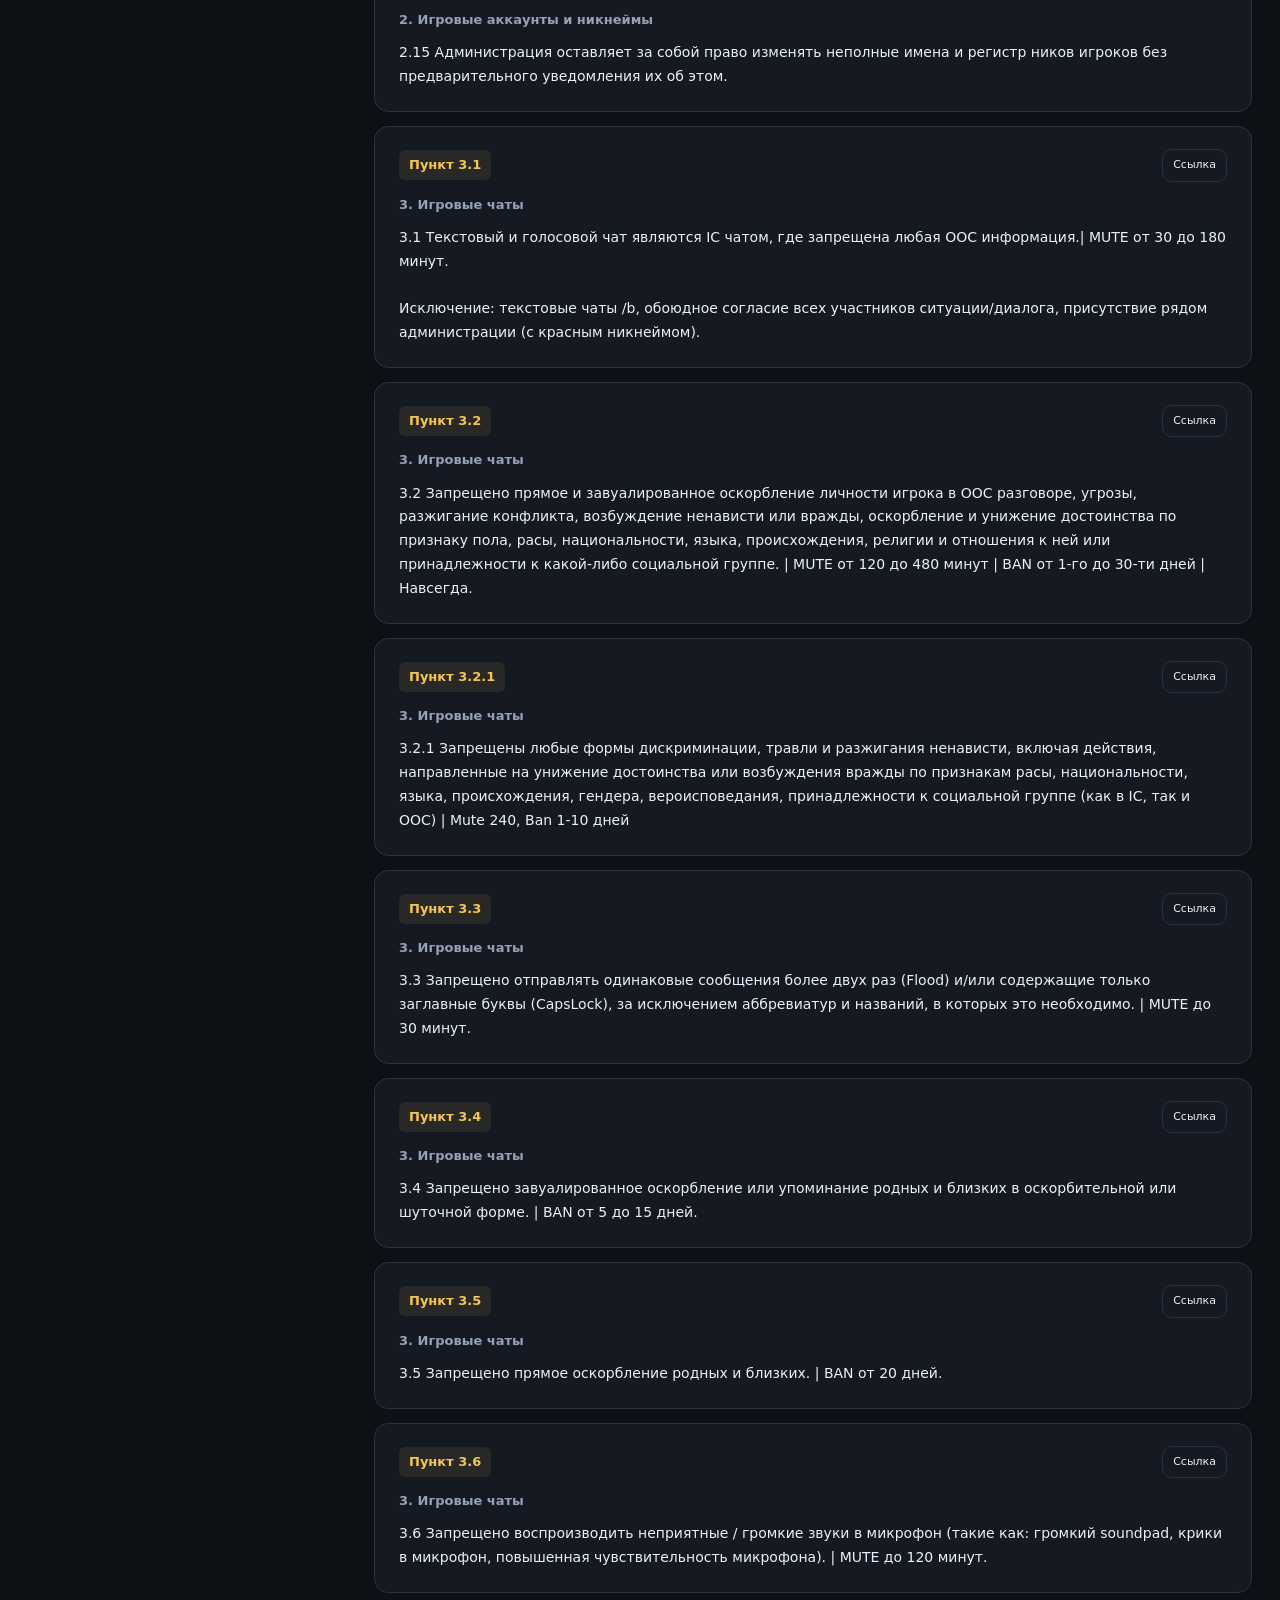
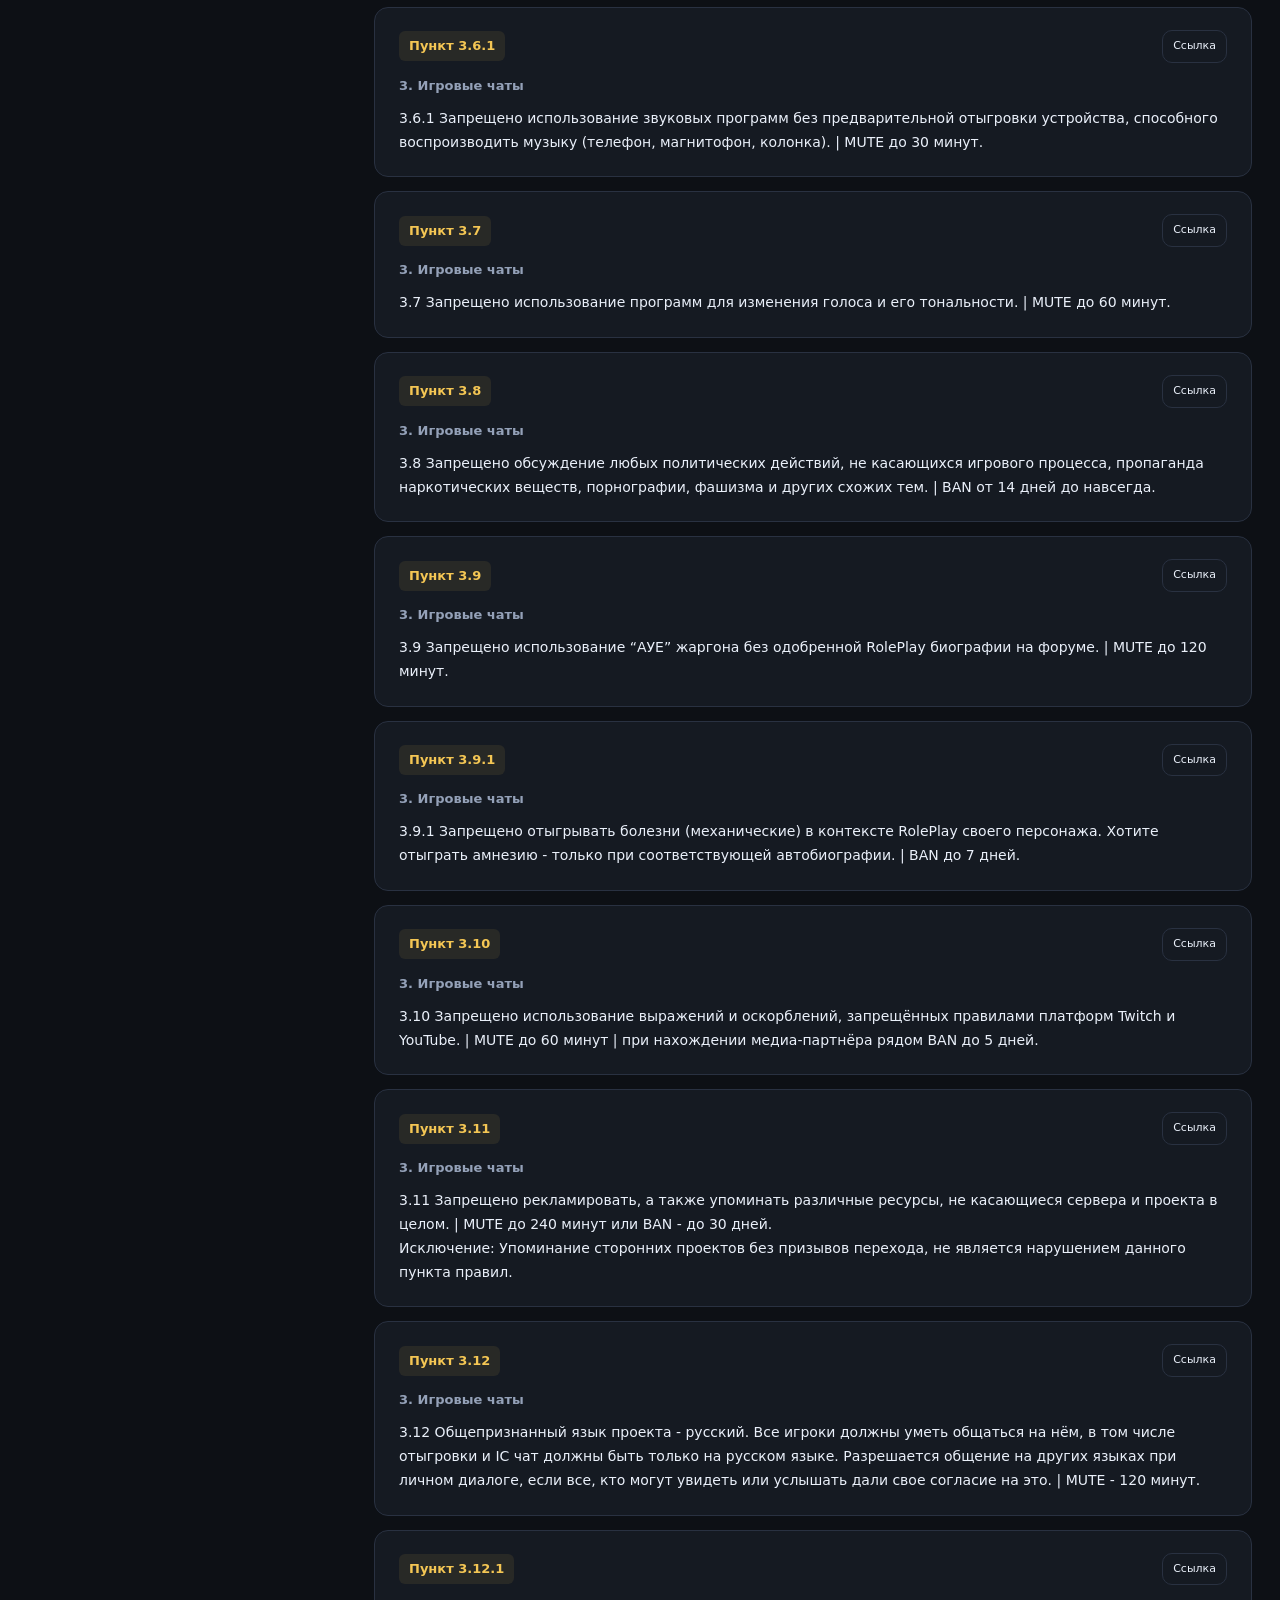
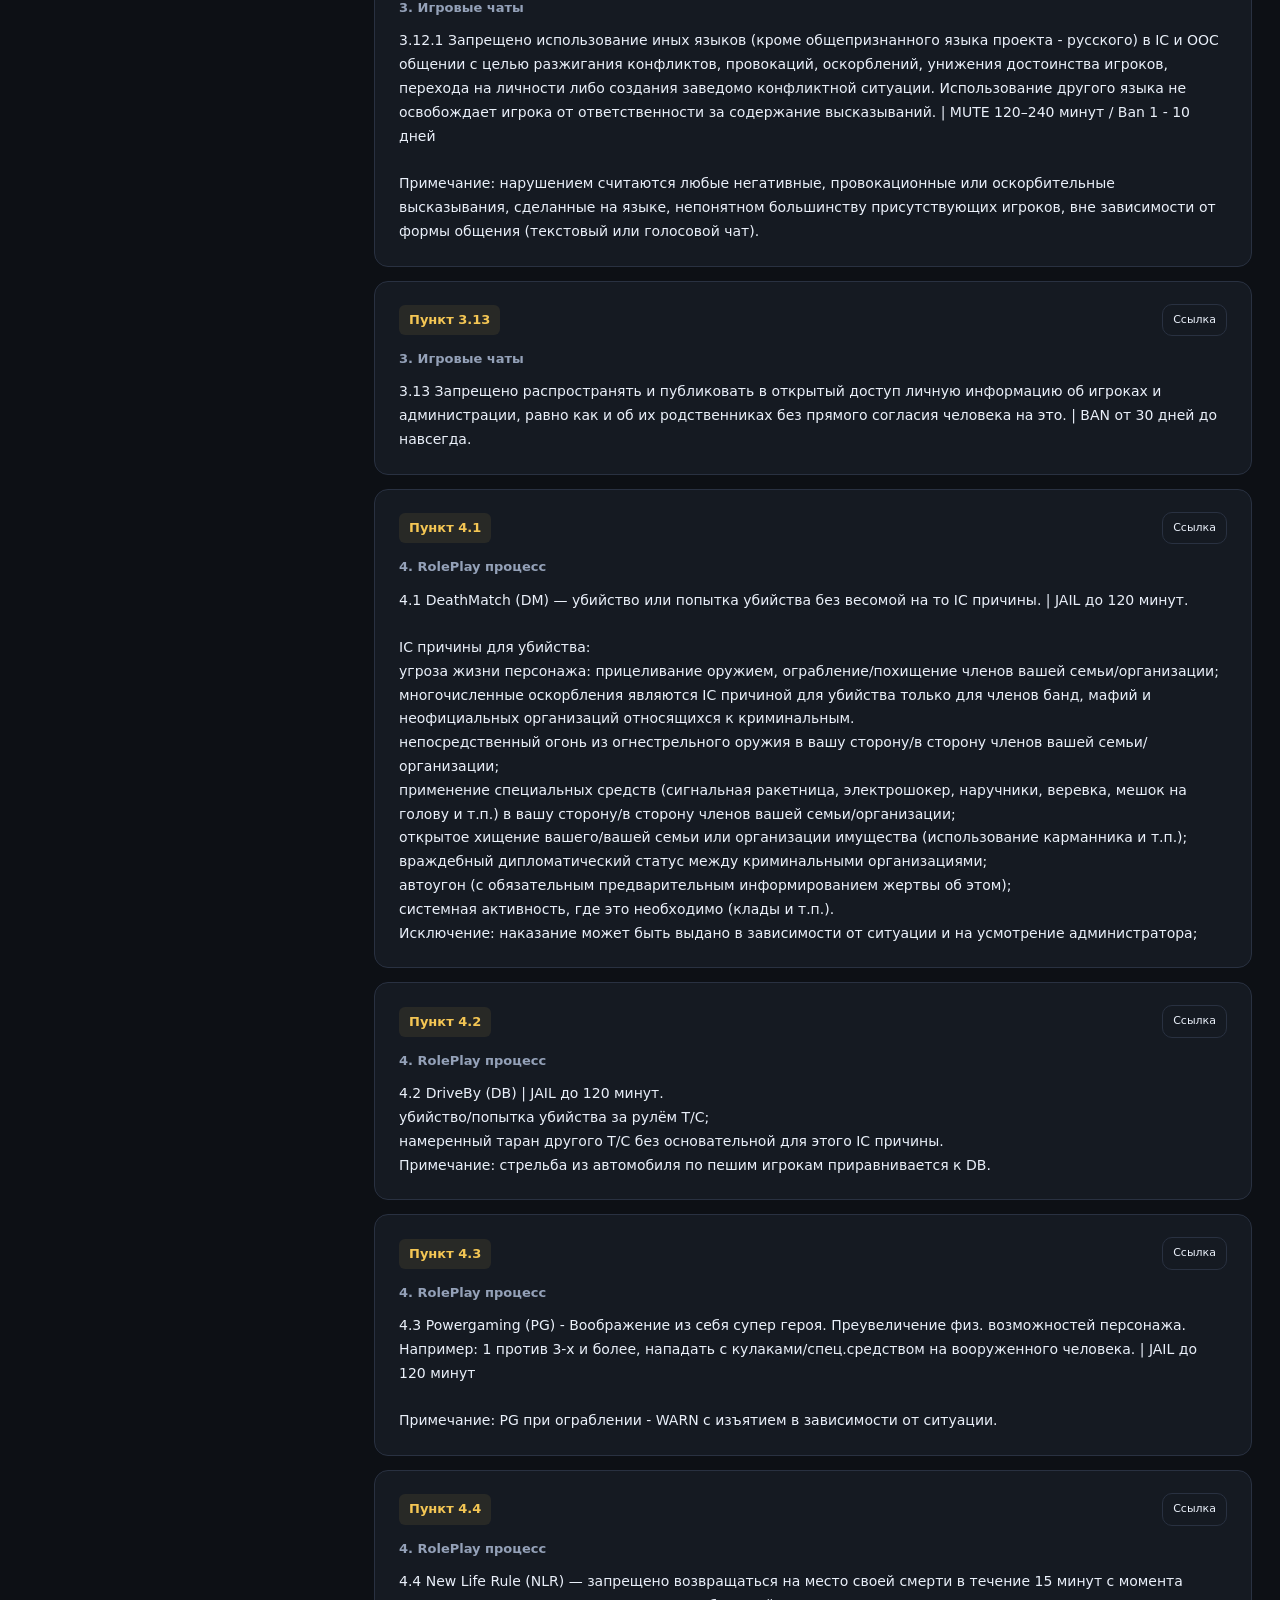
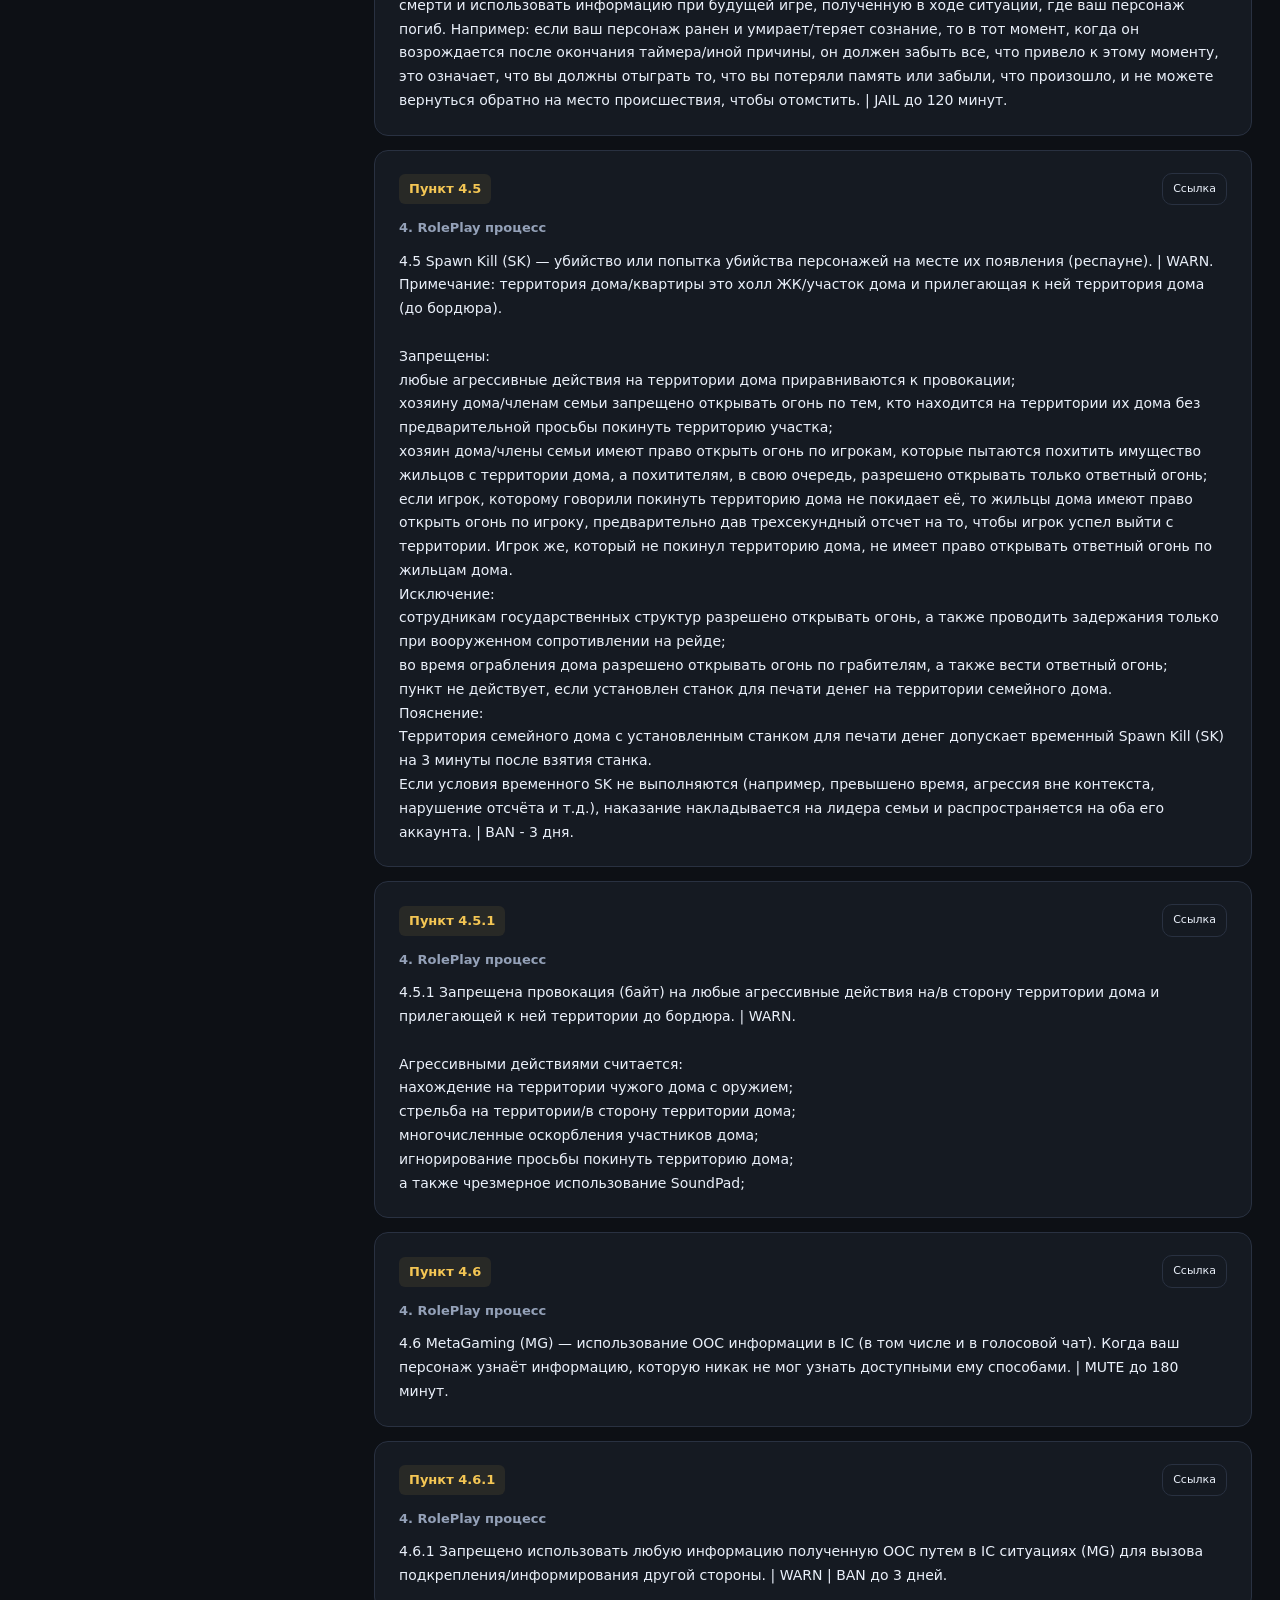
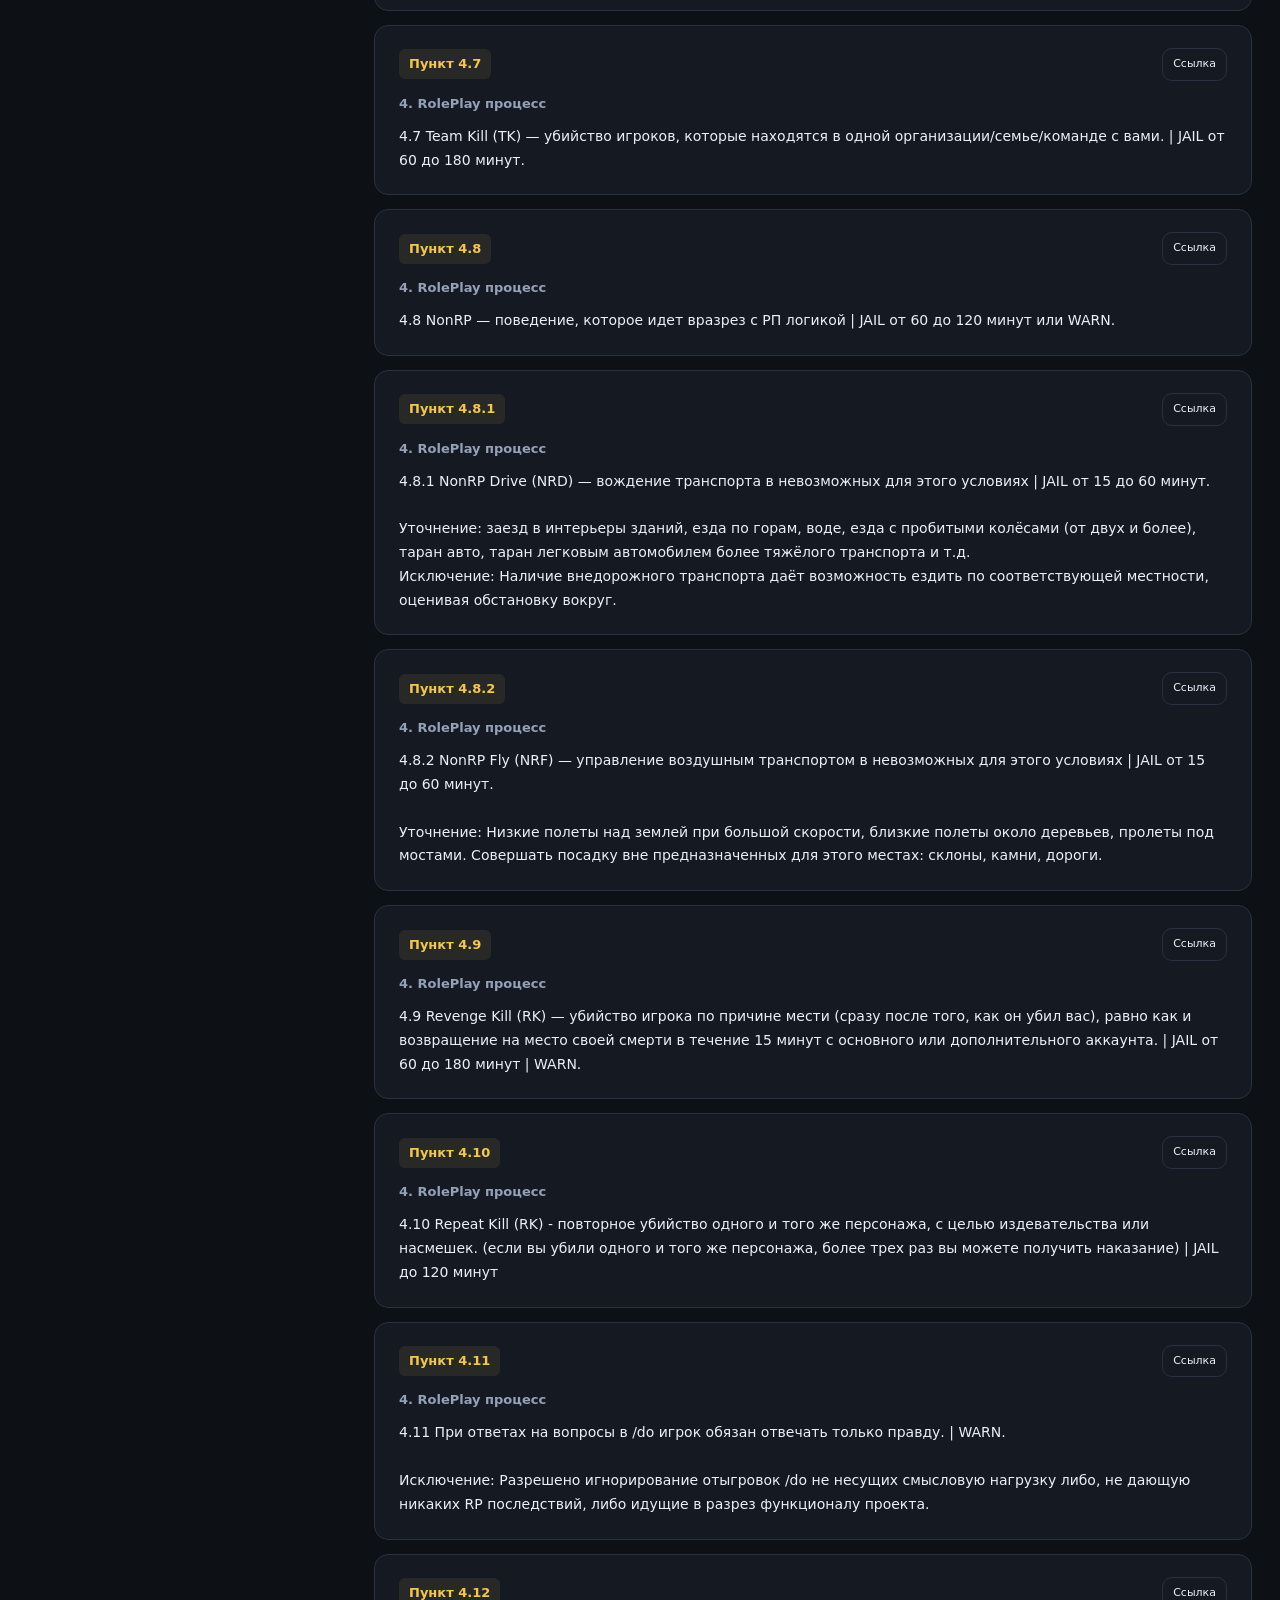
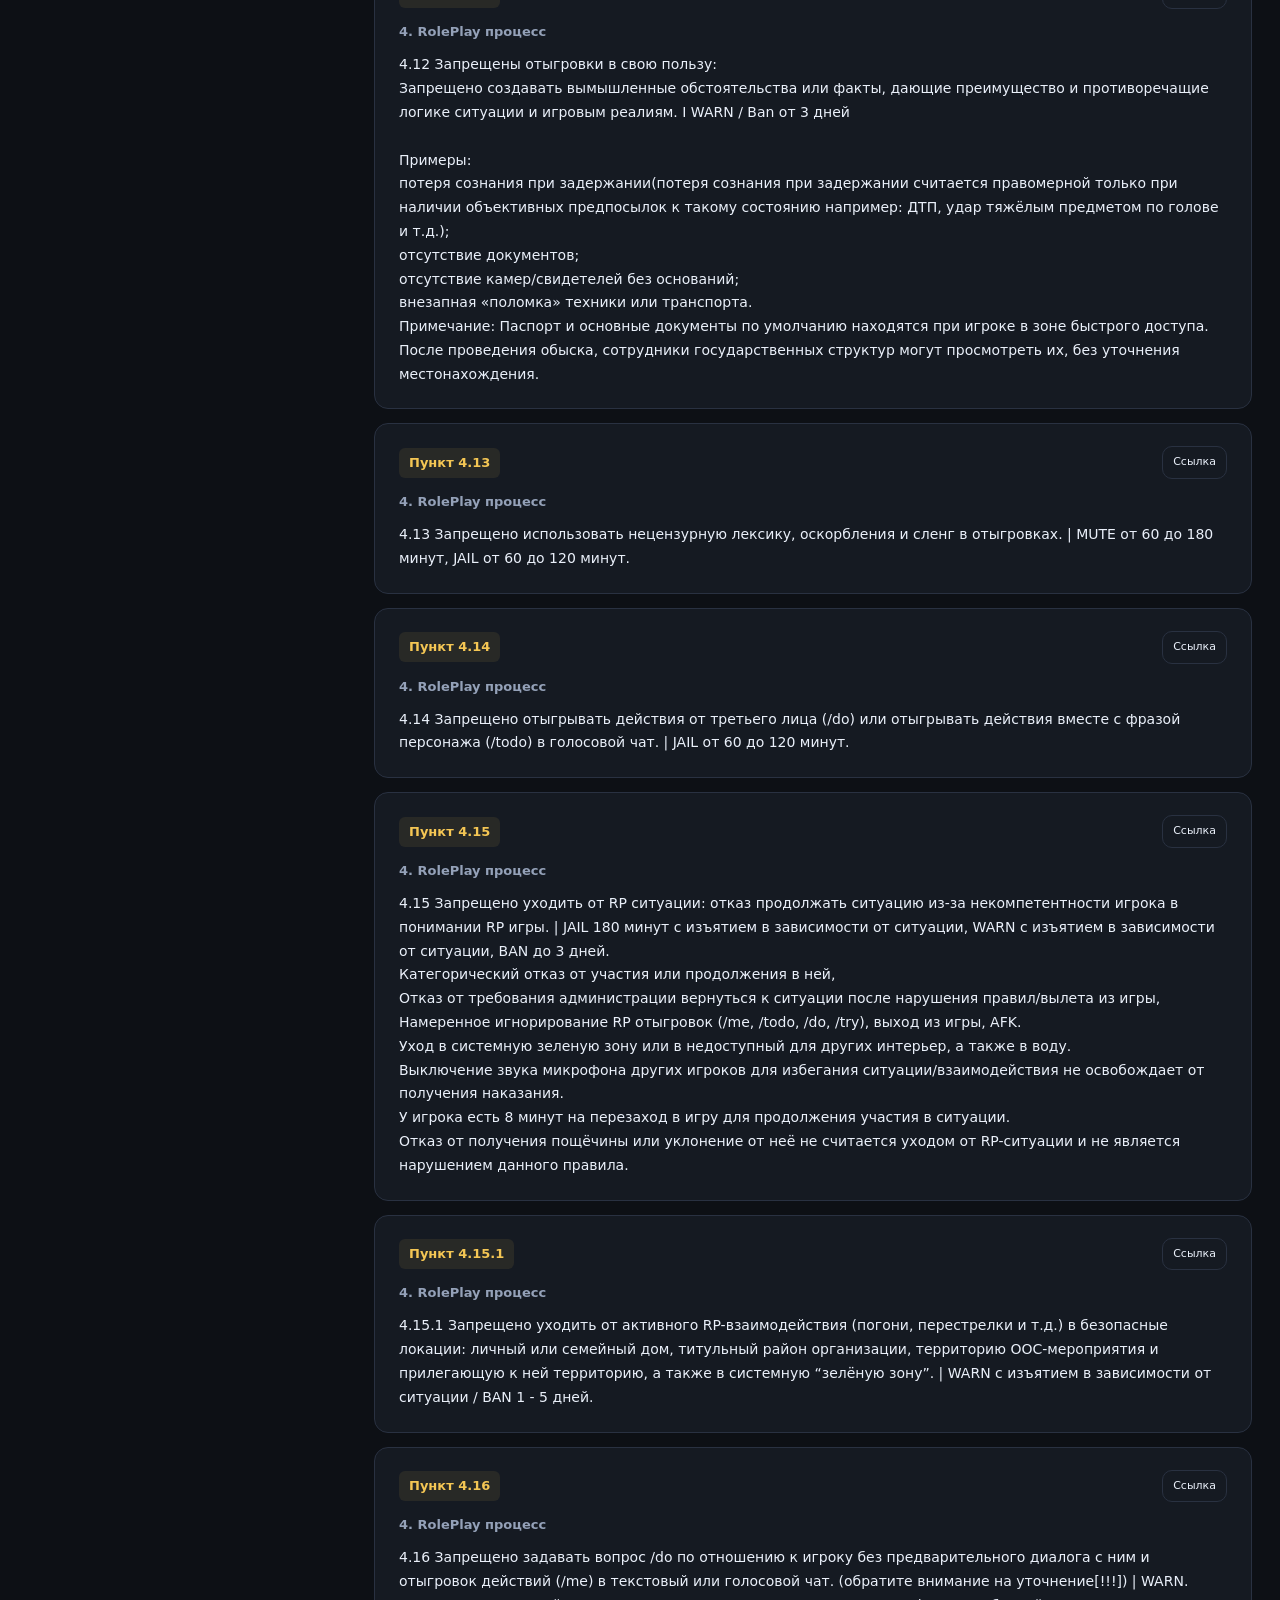
==== commit 718809e4: "Replace legacy site with complete searchable rules portal" ====
--- a/rules.html
+++ b/rules.html
@@ -1,48 +1 @@
-<!doctype html>
-<html lang="ru">
-<head>
-<meta charset="utf-8"><meta name="viewport" content="width=device-width,initial-scale=1">
-<title>NOVA RP — Правила проекта</title>
-<style>
-:root{color-scheme:dark;--bg:#101113;--panel:#191b1f;--line:#30333a;--text:#f1f2f4;--muted:#a5aab5;--accent:#ffd044}*{box-sizing:border-box}body{margin:0;background:var(--bg);color:var(--text);font:15px/1.65 system-ui,sans-serif}a{color:var(--accent)}button,input,select{font:inherit}button,select{cursor:pointer}button,a,input,select{touch-action:manipulation}button,select,input{border:1px solid var(--line);background:var(--panel);color:var(--text);border-radius:10px;padding:10px 14px}button:hover{border-color:var(--accent)}:focus-visible{outline:2px solid var(--accent);outline-offset:3px}header{border-bottom:1px solid var(--line);padding:18px max(20px,calc((100vw - 1400px)/2));display:flex;align-items:center;gap:20px}.brand{font-size:28px;font-weight:900;font-style:italic;letter-spacing:-2px;color:var(--text);text-decoration:none}header span{color:var(--muted)}header>a:last-child{margin-left:auto;font-size:13px}.layout{max-width:1440px;margin:auto;padding:28px 20px;display:grid;grid-template-columns:290px minmax(0,1fr);gap:32px}aside{position:sticky;top:20px;align-self:start;max-height:calc(100vh - 40px);overflow:auto}.eyebrow{color:var(--muted);font-size:12px;letter-spacing:1.5px;text-transform:uppercase}nav{display:grid;gap:8px;margin:16px 0}nav button{text-align:left;display:flex;gap:12px;align-items:flex-start;width:100%;padding:14px}nav button[aria-current=page]{background:#ffd04412;border-color:var(--accent)}.num{color:var(--accent);font-size:12px;min-width:20px}.nav-title{display:block;line-height:1.4}.count{display:block;color:var(--muted);font-size:12px;margin-top:5px}.important{color:var(--accent);font-size:11px}.side-note{color:var(--muted);font-size:12px;border-top:1px solid var(--line);padding-top:16px}main{min-width:0}h1{font-size:clamp(28px,4vw,44px);line-height:1.15;margin:12px 0}h2{font-size:18px;margin:0 0 12px}.intro{color:var(--muted);margin-bottom:24px}.toolbar{position:sticky;top:0;z-index:2;background:var(--bg);padding:12px 0;border-bottom:1px solid var(--line)}.search-row{display:flex;gap:8px;flex-wrap:wrap}.search-field{flex:1;min-width:180px}.search-field input{width:100%}.tools{display:flex;gap:10px;align-items:center;flex-wrap:wrap;margin-top:10px}.tools select{max-width:100%}.hint{font-size:12px;color:var(--muted)}#status{min-height:26px;color:var(--muted);font-size:13px;margin:12px 0}.notice,.empty{border:1px solid var(--line);background:var(--panel);padding:22px;border-radius:14px;margin:16px 0}.notice{border-left:3px solid var(--accent);font-size:13px;color:var(--muted)}.rule{border:1px solid var(--line);border-radius:14px;background:var(--panel);padding:22px;margin:12px 0;scroll-margin-top:175px}.rule:target{border-color:var(--accent)}.rule-head{display:flex;align-items:center;justify-content:space-between;gap:12px;margin-bottom:14px}.rule-head button{font-size:12px;padding:6px 10px;flex-shrink:0}.rule-meta{color:var(--muted);font-size:12px}.point{color:var(--accent);font-size:18px;font-weight:700}.rule-text{white-space:pre-wrap;overflow-wrap:anywhere}.rule h2{color:var(--text)}mark{background:#ffd044;color:#171717;border-radius:2px;padding:0 1px}.mobile-menu{display:none}footer{color:var(--muted);font-size:12px;padding:24px 0}#feedback{position:fixed;bottom:20px;right:20px;background:var(--accent);color:#171717;padding:10px 18px;border-radius:10px;z-index:5}[hidden]{display:none!important}@media(max-width:850px){header{padding:14px 16px;gap:12px}header span{display:none}.layout{display:block;padding:18px 16px}.mobile-menu{display:block;width:100%;margin-bottom:12px}aside{position:static;max-height:none}aside nav,aside .eyebrow,aside .side-note{display:none}aside.open nav{display:grid}main{margin-top:24px}.toolbar{padding-top:8px}.rule{padding:16px}.rule-head{align-items:flex-start}.tools{align-items:stretch}.tools select{flex:1}.hint{display:none}}@media print{header,aside,.toolbar,.rule-head button,.mobile-menu,#feedback{display:none!important}.layout{display:block}body{background:white;color:black}.rule,.notice{background:white;border-color:#aaa;break-inside:avoid}.rule-meta,.intro,#status,footer{color:#444}.point{color:black}}
-</style>
-</head>
-<body>
-<header><a class="brand" href="rules.html">NOVA</a><span>Справочник игрока</span><a href="index.html">Исходный справочник ↗</a></header>
-<div class="layout">
-<aside id="sidebar"><button class="mobile-menu" id="menu" aria-expanded="false" aria-controls="navigation">Разделы правил</button><div class="eyebrow">Правила проекта</div><nav id="navigation" aria-label="Разделы правил"></nav><p class="side-note">Тексты загружаются из существующего index.html. Это справочник по сохранённым материалам, а не подтверждение актуальности правил форума.</p></aside>
-<main><div class="eyebrow">Правила проекта / Общие правила</div><h1 id="title">Общие правила проекта</h1><p class="intro" id="description">Выберите раздел или найдите нужный пункт.</p>
-<div class="toolbar"><div class="search-row"><label class="search-field"><span class="hint">Поиск по словам и номерам пунктов</span><input id="query" type="search" placeholder="Например: 4.15, ограбление, зелёная зона" autocomplete="off" aria-label="Поиск правил"></label><button id="clear" type="button">Сбросить</button></div><div class="tools"><label for="scope">Искать:</label><select id="scope"><option value="current">В текущем разделе</option><option value="all">Во всех разделах</option></select><button id="print" type="button">Печать</button><span class="hint">Ctrl+K — поиск · Esc — сброс</span></div></div>
-<p id="status" role="status" aria-live="polite">Загрузка сохранённых материалов…</p><div id="results"></div>
-<noscript><p class="notice">Для нового интерфейса нужен JavaScript. <a href="index.html">Открыть статичный справочник</a>.</p></noscript>
-<footer>Оригинальные формулировки не редактируются. Разделы без исходного текста помечены отдельно. Дополнительные материалы сохранены в отдельной категории.</footer></main></div>
-<div id="feedback" role="status" hidden></div>
-<script>
-'use strict';
-const $=id=>document.getElementById(id);
-const categories=[
-{id:'general',title:'Общие правила проекта',sources:['s3','s4','s5','s6','s7','s8','s9','s10','s11'],description:'Основные правила, аккаунты, общение и игровой процесс.'},
-{id:'family',title:'Правила отстранений от семейных мероприятий',sources:[],description:'Отдельный раздел для правил семейных мероприятий.'},
-{id:'robbery',title:'Правила похищений и ограблений',sources:['s13','s14','s15'],description:'В сохранённом справочнике доступны материалы об ограблениях. Полнота правил похищений не подтверждена.'},
-{id:'leaders',title:'Правила для лидеров организаций',sources:[],important:true,description:'Требования к лидерам организаций.'},
-{id:'green',title:'Правила зелёных зон',sources:[],description:'Правила безопасных зон.'},
-{id:'software',title:'Правила проверок на стороннее ПО',sources:[],description:'Порядок проведения проверок на стороннее программное обеспечение.'},
-{id:'archive',title:'Обновления и другие материалы',sources:[],description:'Обновления, история, памятки и прочие материалы исходного справочника. Исторические редакции не считаются действующими автоматически.'}
-];
-const normalize=s=>s.toLowerCase().replace(/ё/g,'е');
-const params=new URLSearchParams(location.search);
-let active=categories.some(c=>c.id===params.get('section'))?params.get('section'):'general';
-let records=[],loaded=false,failed=false,timer,toast;
-$('query').value=params.get('q')||'';
-$('scope').value=params.get('scope')==='all'?'all':'current';
-function sync(){const p=new URLSearchParams();p.set('section',active);if($('query').value.trim())p.set('q',$('query').value.trim());if($('scope').value==='all')p.set('scope','all');try{history.replaceState(null,'',location.pathname+'?'+p+location.hash)}catch(e){}}
-function nav(){const root=$('navigation');root.replaceChildren();categories.forEach((c,i)=>{const b=document.createElement('button');b.type='button';b.setAttribute('aria-current',active===c.id?'page':'false');const num=document.createElement('span');num.className='num';num.textContent=String(i+1).padStart(2,'0');const wrap=document.createElement('span');const title=document.createElement('span');title.className='nav-title';title.textContent=c.title;wrap.append(title);if(c.important){const tag=document.createElement('span');tag.className='important';tag.textContent='ВАЖНО';wrap.append(tag)}const count=document.createElement('span');count.className='count';const n=records.filter(r=>r.category===c.id).length;count.textContent=!loaded?(failed?'Ошибка загрузки':'Загрузка…'):n?'Фрагментов: '+n:'Текст ещё не добавлен';wrap.append(count);b.append(num,wrap);b.addEventListener('click',()=>{active=c.id;history.replaceState(null,'',location.pathname+location.search);$('sidebar').classList.remove('open');$('menu').setAttribute('aria-expanded','false');render();sync()});root.append(b)})}
-function textWithMarks(el,text,tokens){if(!tokens.length){el.textContent=text;return}const n=normalize(text);let start=0;while(start<text.length){let best=-1,len=0;for(const token of tokens){const i=n.indexOf(token,start);if(i>=0&&(best<0||i<best||(i===best&&token.length>len))){best=i;len=token.length}}if(best<0){el.append(document.createTextNode(text.slice(start)));break}el.append(document.createTextNode(text.slice(start,best)));const mark=document.createElement('mark');mark.textContent=text.slice(best,best+len);el.append(mark);start=best+len}}
-function message(title,text){const box=document.createElement('div');box.className='empty';const h=document.createElement('h2');h.textContent=title;const p=document.createElement('p');p.textContent=text;box.append(h,p);$('results').append(box)}
-function render(){nav();const cat=categories.find(c=>c.id===active);$('title').textContent=cat.title;$('description').textContent=cat.description;const root=$('results');root.replaceChildren();if(!loaded){$('status').textContent=failed?'Не удалось загрузить исходный справочник.':'Загрузка сохранённых материалов…';if(failed){message('Не удалось прочитать index.html','Откройте страницу через HTTP(S), например на опубликованном сайте. Ссылка на исходный справочник находится вверху.');const b=document.createElement('button');b.textContent='Повторить загрузку';b.onclick=load;root.append(b)}return}const q=$('query').value.trim();const point=q.replace(/^(?:пункт|п\.)\s*/i,'').replace(/\.$/,'');const isPoint=/^\d+(?:\.\d+)+$/.test(point);const tokens=isPoint?[normalize(point)]:normalize(q).split(/\s+/).filter(Boolean);const pool=records.filter(r=>$('scope').value==='all'||r.category===active);const found=pool.filter(r=>!q||(isPoint?(r.number===point||r.number.startsWith(point+'.')):tokens.every(t=>normalize(r.text+' '+r.sourceTitle+' '+categories.find(c=>c.id===r.category).title).includes(t))));$('status').textContent=q?'Найдено фрагментов: '+found.length+' · '+($('scope').value==='all'?'все разделы':'текущий раздел'):'Фрагментов в разделе: '+found.length;if(!q){const note=document.createElement('div');note.className='notice';note.textContent='Источник: сохранённый index.html. Актуальность и полнота требуют сверки с форумом. Обновления 4.15 и 7.7, история и прочие памятки доступны в категории «Обновления и другие материалы».';root.append(note)}if(!found.length){message(pool.length?'Ничего не найдено':'Текст раздела ещё не добавлен',pool.length?'Измените запрос или выберите поиск во всех разделах.':'Раздел создан. Для заполнения нужен оригинальный текст соответствующей темы форума. Правила и наказания не выдумываются.');return}const frag=document.createDocumentFragment();found.forEach(r=>{const card=document.createElement('article');card.className='rule';card.id=r.id;const head=document.createElement('div');head.className='rule-head';const meta=document.createElement('div');const label=document.createElement('div');label.className='rule-meta';label.textContent=categories.find(c=>c.id===r.category).title;const number=document.createElement('div');number.className='point';number.textContent=r.number?'Пункт '+r.number:'Материал';meta.append(label,number);const copy=document.createElement('button');copy.type='button';copy.textContent='Ссылка';copy.setAttribute('aria-label','Скопировать ссылку: '+r.sourceTitle+' '+r.number);copy.onclick=async()=>{const url=new URL(location.href);url.search='';url.searchParams.set('section',r.category);url.hash=r.id;try{await navigator.clipboard.writeText(url.href);$('feedback').textContent='Ссылка скопирована';$('feedback').hidden=false;clearTimeout(toast);toast=setTimeout(()=>$('feedback').hidden=true,2200)}catch(e){window.prompt('Скопируйте ссылку',url.href)}};head.append(meta,copy);const heading=document.createElement('h2');heading.textContent=r.sourceTitle;const body=document.createElement('div');body.className='rule-text';textWithMarks(body,r.text,tokens);card.append(head,heading,body);frag.append(card)});root.append(frag)}
-function parse(doc){const assigned=new Set(categories.flatMap(c=>c.sources));const arts=doc.querySelectorAll('#content article');if(!arts.length)throw new Error('Нет разделов в исходнике');const out=[];arts.forEach((art,ai)=>{const body=art.querySelector('.body');if(!body)return;const category=categories.find(c=>c.sources.includes(art.id))?.id||'archive';const title=art.querySelector('h2')?.textContent.trim()||'Материал';const chunks=[];let current=null;for(const line of body.textContent.replace(/\r/g,'').split('\n')){const m=line.match(/^\s*(\d+(?:\.\d+)+)(?=\s|[.)]\s)/);if(m){current={number:m[1],lines:[line]};chunks.push(current)}else if(current){current.lines.push(line)}else{current={number:'',lines:[line]};chunks.push(current)}}chunks.forEach((chunk,i)=>{const text=chunk.lines.join('\n').trim();if(text)out.push({category,sourceTitle:title,number:chunk.number,text,id:'rule-'+ai+'-'+i})})});return out}
-async function load(){failed=false;loaded=false;render();try{const response=await fetch('index.html',{cache:'no-cache'});if(!response.ok)throw new Error('HTTP '+response.status);const html=await response.text();records=parse(new DOMParser().parseFromString(html,'text/html'));loaded=true;render();sync();if(location.hash){const target=document.getElementById(location.hash.slice(1));if(target)requestAnimationFrame(()=>target.scrollIntoView({block:'start'}))}}catch(e){failed=true;render()}}
-$('query').addEventListener('input',()=>{clearTimeout(timer);timer=setTimeout(()=>{render();sync()},150)});$('scope').onchange=()=>{render();sync()};$('clear').onclick=()=>{clearTimeout(timer);$('query').value='';render();sync();$('query').focus()};$('print').onclick=()=>window.print();$('menu').onclick=()=>{const open=$('sidebar').classList.toggle('open');$('menu').setAttribute('aria-expanded',String(open))};document.addEventListener('keydown',e=>{if((e.ctrlKey||e.metaKey)&&e.key.toLowerCase()==='k'){e.preventDefault();$('query').focus();$('query').select()}if(e.key==='Escape'&&document.activeElement===$('query'))$('clear').click()});load();
-</script>
-</body>
-</html>
+<!doctype html><html lang="ru"><head><meta charset="utf-8"><meta name="viewport" content="width=device-width,initial-scale=1"><title>Правила NOVA RP</title></head><body><p><a href="index.html">Открыть новый справочник</a></p><script>location.replace('index.html'+location.search+location.hash)</script></body></html>
